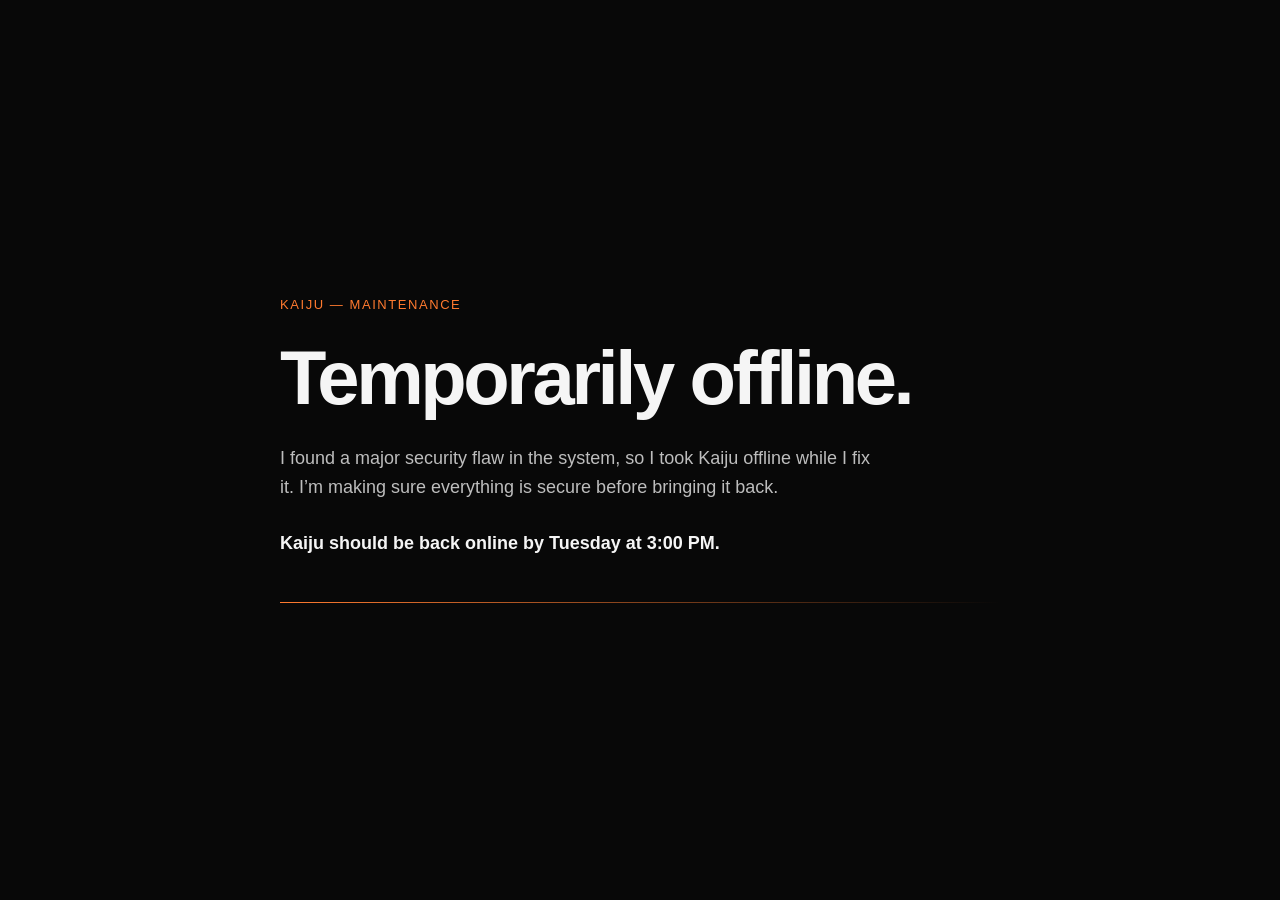
==== index.html @ c8ca2762 "Update offline security maintenance message" ====
<!doctype html>
<html lang="en">
<head>
<meta charset="utf-8">
<meta name="viewport" content="width=device-width,initial-scale=1">
<title>Kaiju — Temporarily Offline</title>
<style>
*{box-sizing:border-box}
body{
  margin:0;
  min-height:100vh;
  display:grid;
  place-items:center;
  padding:24px;
  background:#080808;
  color:#f5f5f5;
  font-family:-apple-system,BlinkMacSystemFont,"SF Pro Display",Inter,sans-serif
}
main{width:min(720px,100%)}
.mark{
  color:#ff7a2f;
  font-size:13px;
  letter-spacing:.12em;
  text-transform:uppercase;
  margin-bottom:28px
}
h1{
  margin:0;
  font-size:clamp(44px,8vw,76px);
  line-height:1;
  letter-spacing:-.045em
}
p{
  max-width:600px;
  margin:28px 0 0;
  font-size:18px;
  line-height:1.6;
  color:#bdbdbd
}
.time{color:#f5f5f5;font-weight:600}
.rule{
  margin-top:44px;
  height:1px;
  background:linear-gradient(90deg,#ff7a2f,transparent)
}
</style>
</head>
<body>
<main>
  <div class="mark">Kaiju — Maintenance</div>
  <h1>Temporarily offline.</h1>
  <p>
    I found a major security flaw in the system, so I took Kaiju offline
    while I fix it. I’m making sure everything is secure before bringing it back.
  </p>
  <p class="time">Kaiju should be back online by Tuesday at 3:00 PM.</p>
  <div class="rule"></div>
</main>
</body>
</html>
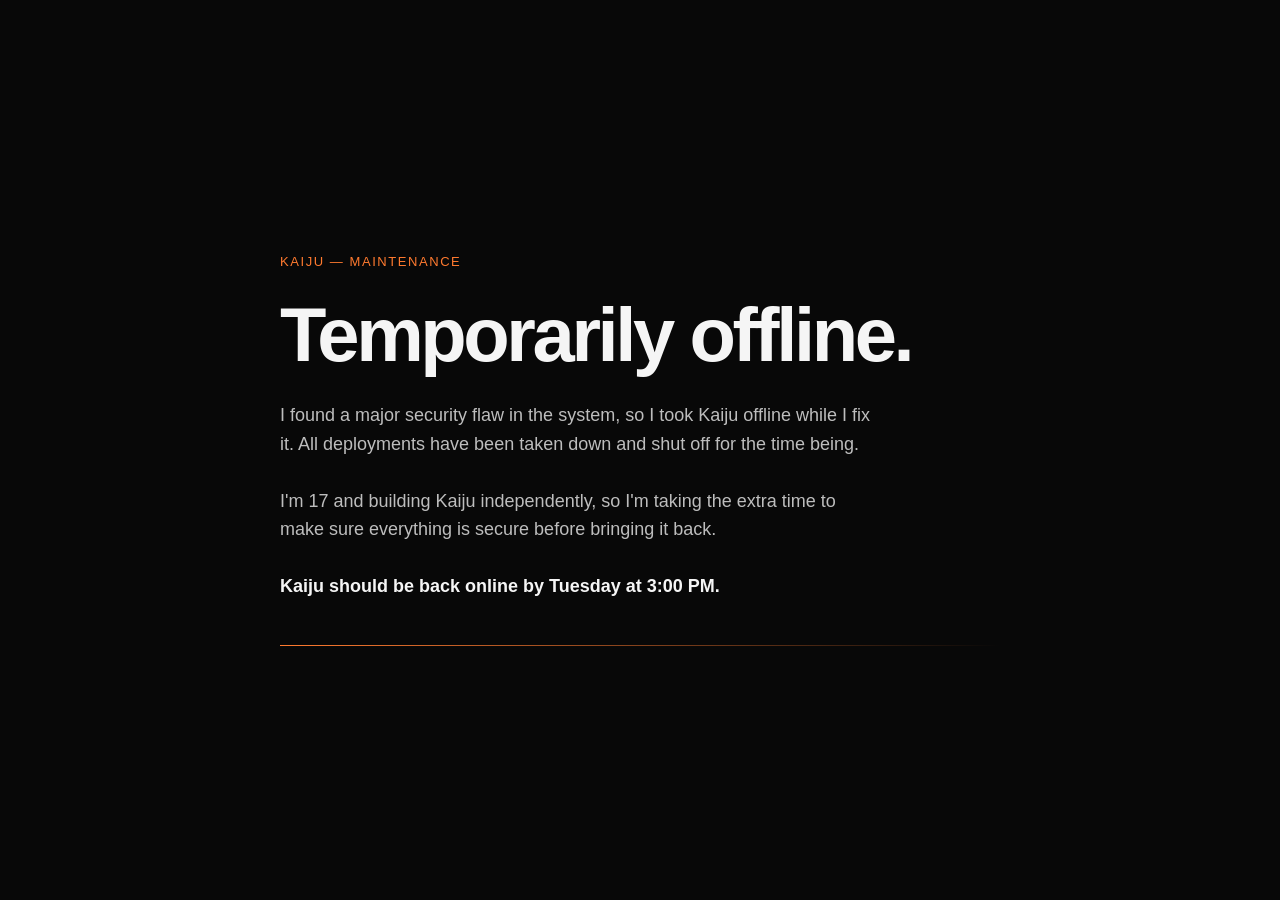
==== commit e81a2825: "Update maintenance message" ====
--- a/index.html
+++ b/index.html
@@ -51,9 +51,16 @@
   <h1>Temporarily offline.</h1>
   <p>
     I found a major security flaw in the system, so I took Kaiju offline
-    while I fix it. I’m making sure everything is secure before bringing it back.
+    while I fix it. All deployments have been taken down and shut off for
+    the time being.
   </p>
-  <p class="time">Kaiju should be back online by Tuesday at 3:00 PM.</p>
+  <p>
+    I'm 17 and building Kaiju independently, so I'm taking the extra time
+    to make sure everything is secure before bringing it back.
+  </p>
+  <p class="time">
+    Kaiju should be back online by Tuesday at 3:00 PM.
+  </p>
   <div class="rule"></div>
 </main>
 </body>
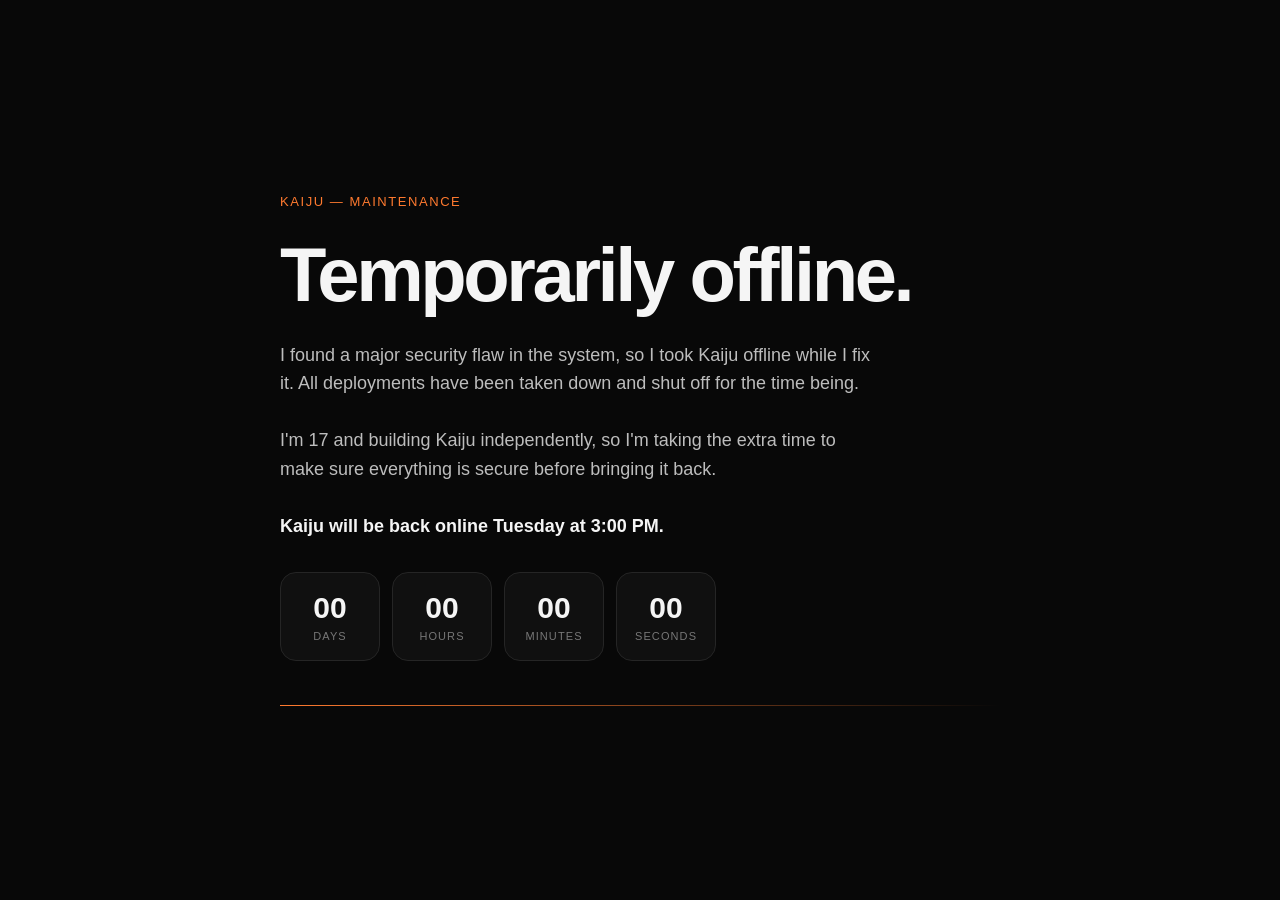
==== commit f5ca686a: "Add Kaiju maintenance countdown" ====
--- a/index.html
+++ b/index.html
@@ -43,6 +43,35 @@
   height:1px;
   background:linear-gradient(90deg,#ff7a2f,transparent)
 }
+.countdown {
+  display: flex;
+  gap: 12px;
+  margin-top: 32px;
+  flex-wrap: wrap;
+}
+
+.countdown div {
+  min-width: 100px;
+  padding: 18px;
+  border: 1px solid #252525;
+  border-radius: 16px;
+  background: #101010;
+  text-align: center;
+}
+
+.countdown strong {
+  display: block;
+  font-size: 30px;
+}
+
+.countdown span {
+  display: block;
+  margin-top: 5px;
+  font-size: 11px;
+  color: #777;
+  text-transform: uppercase;
+  letter-spacing: .1em;
+}
 </style>
 </head>
 <body>
@@ -59,9 +88,40 @@
     to make sure everything is secure before bringing it back.
   </p>
   <p class="time">
-    Kaiju should be back online by Tuesday at 3:00 PM.
+    Kaiju will be back online Tuesday at 3:00 PM.
   </p>
+
+  <div class="countdown">
+    <div><strong id="days">00</strong><span>Days</span></div>
+    <div><strong id="hours">00</strong><span>Hours</span></div>
+    <div><strong id="minutes">00</strong><span>Minutes</span></div>
+    <div><strong id="seconds">00</strong><span>Seconds</span></div>
+  </div>
   <div class="rule"></div>
+
+  <script>
+    const target = new Date("2026-09-01T15:00:00-04:00").getTime();
+
+    function updateCountdown() {
+      const remaining = Math.max(0, target - Date.now());
+      const total = Math.floor(remaining / 1000);
+
+      document.getElementById("days").textContent =
+        String(Math.floor(total / 86400)).padStart(2, "0");
+
+      document.getElementById("hours").textContent =
+        String(Math.floor((total % 86400) / 3600)).padStart(2, "0");
+
+      document.getElementById("minutes").textContent =
+        String(Math.floor((total % 3600) / 60)).padStart(2, "0");
+
+      document.getElementById("seconds").textContent =
+        String(total % 60).padStart(2, "0");
+    }
+
+    updateCountdown();
+    setInterval(updateCountdown, 1000);
+  </script>
 </main>
 </body>
 </html>
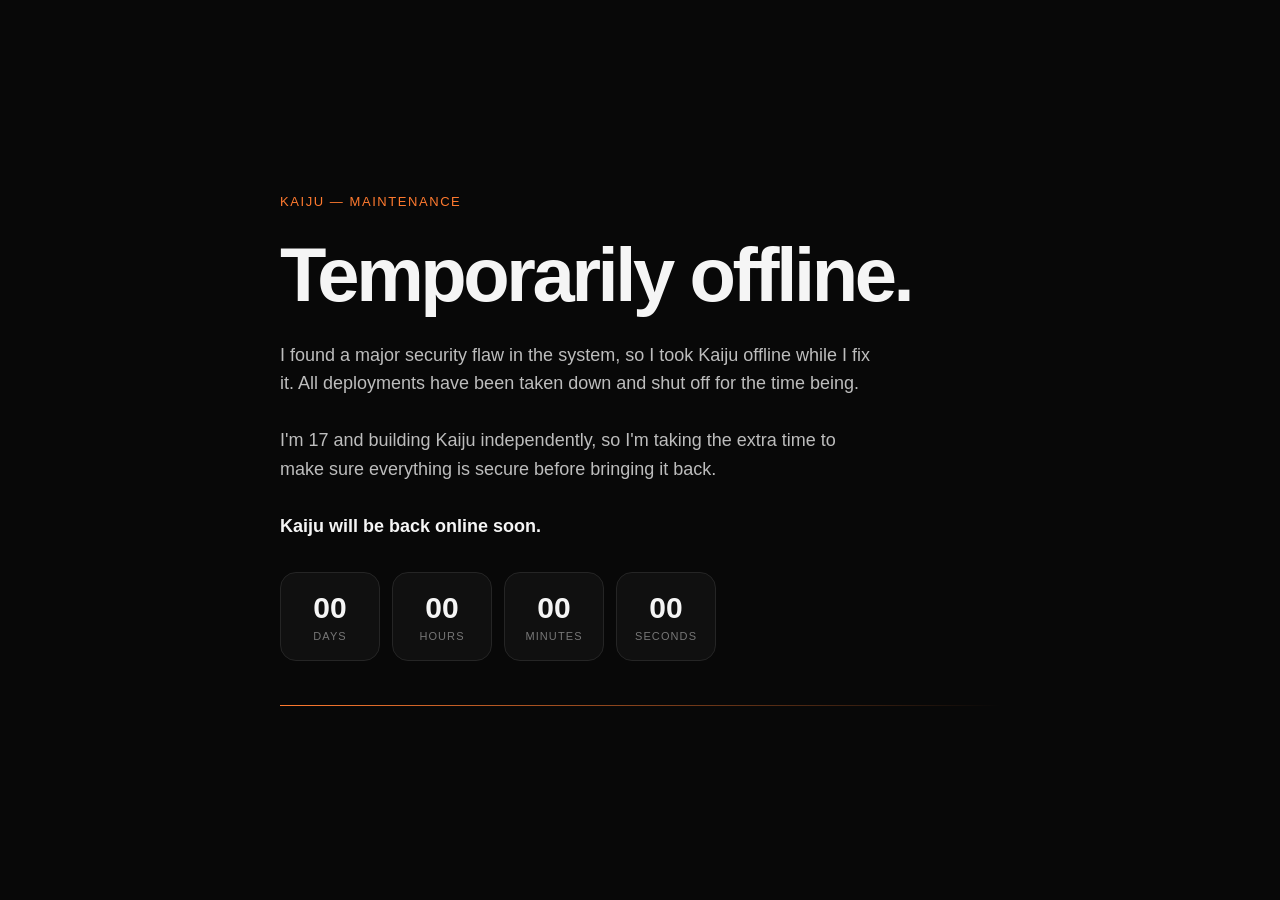
==== commit 6a8e5f22: "Update Kaiju maintenance countdown" ====
--- a/index.html
+++ b/index.html
@@ -88,7 +88,7 @@
     to make sure everything is secure before bringing it back.
   </p>
   <p class="time">
-    Kaiju will be back online Tuesday at 3:00 PM.
+    Kaiju will be back online soon.
   </p>
 
   <div class="countdown">
@@ -100,7 +100,7 @@
   <div class="rule"></div>
 
   <script>
-    const target = new Date("2026-09-01T15:00:00-04:00").getTime();
+    const target = new Date("2026-08-31T00:00:00-04:00").getTime();
 
     function updateCountdown() {
       const remaining = Math.max(0, target - Date.now());
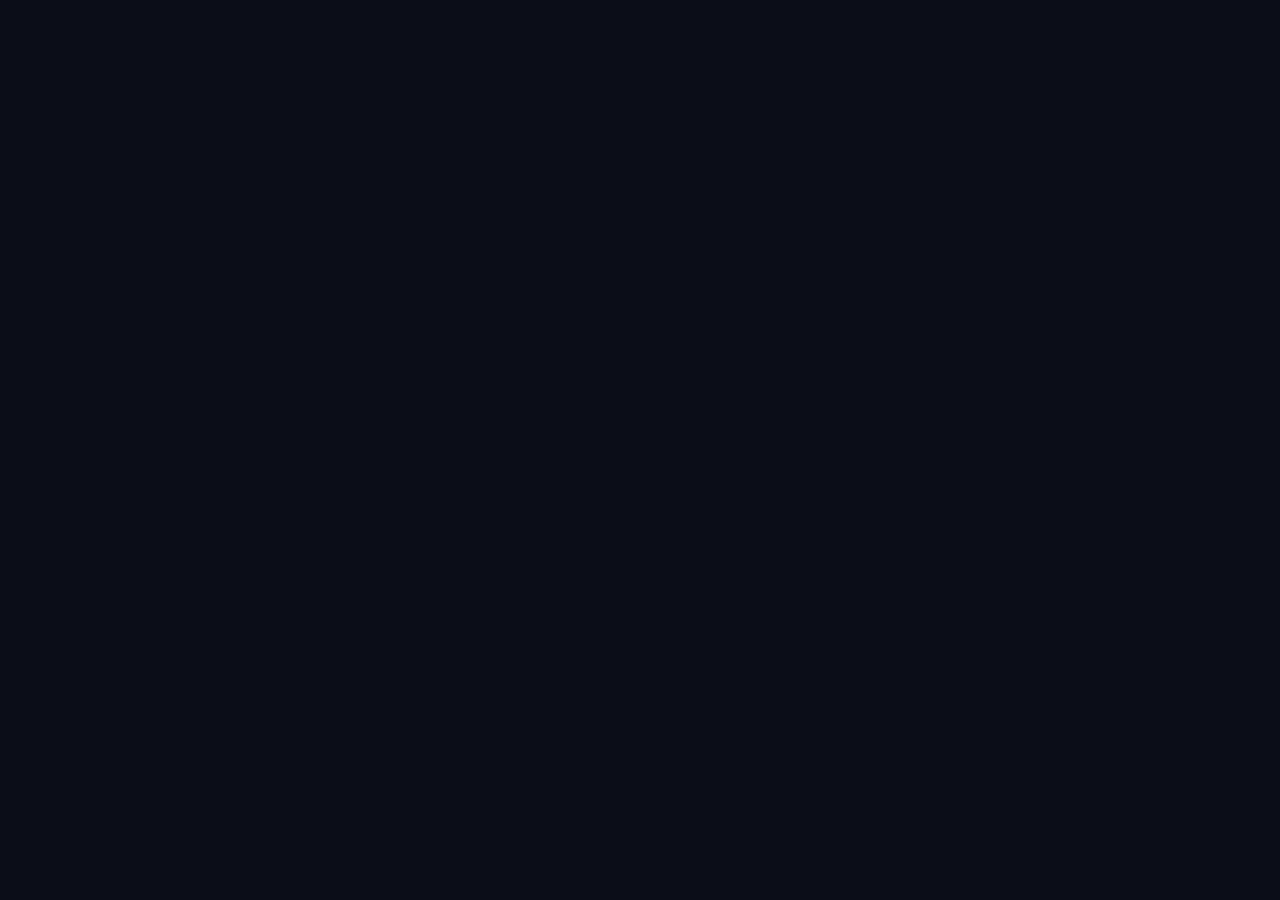
==== commit e0a7d421: "Kaiju is back" ====
--- a/index.html
+++ b/index.html
@@ -1,127 +1,708 @@
-<!doctype html>
-<html lang="en">
+<!DOCTYPE html>
+<html>
 <head>
 <meta charset="utf-8">
-<meta name="viewport" content="width=device-width,initial-scale=1">
-<title>Kaiju — Temporarily Offline</title>
-<style>
-*{box-sizing:border-box}
-body{
-  margin:0;
-  min-height:100vh;
-  display:grid;
-  place-items:center;
-  padding:24px;
-  background:#080808;
-  color:#f5f5f5;
-  font-family:-apple-system,BlinkMacSystemFont,"SF Pro Display",Inter,sans-serif
-}
-main{width:min(720px,100%)}
-.mark{
-  color:#ff7a2f;
-  font-size:13px;
-  letter-spacing:.12em;
-  text-transform:uppercase;
-  margin-bottom:28px
-}
-h1{
-  margin:0;
-  font-size:clamp(44px,8vw,76px);
-  line-height:1;
-  letter-spacing:-.045em
-}
-p{
-  max-width:600px;
-  margin:28px 0 0;
-  font-size:18px;
-  line-height:1.6;
-  color:#bdbdbd
-}
-.time{color:#f5f5f5;font-weight:600}
-.rule{
-  margin-top:44px;
-  height:1px;
-  background:linear-gradient(90deg,#ff7a2f,transparent)
-}
-.countdown {
-  display: flex;
-  gap: 12px;
-  margin-top: 32px;
-  flex-wrap: wrap;
-}
-
-.countdown div {
-  min-width: 100px;
-  padding: 18px;
-  border: 1px solid #252525;
-  border-radius: 16px;
-  background: #101010;
-  text-align: center;
-}
-
-.countdown strong {
-  display: block;
-  font-size: 30px;
-}
-
-.countdown span {
-  display: block;
-  margin-top: 5px;
-  font-size: 11px;
-  color: #777;
-  text-transform: uppercase;
-  letter-spacing: .1em;
-}
-</style>
+<meta name="viewport" content="width=device-width, initial-scale=1">
+<script src="./support.js"></script>
 </head>
 <body>
-<main>
-  <div class="mark">Kaiju — Maintenance</div>
-  <h1>Temporarily offline.</h1>
-  <p>
-    I found a major security flaw in the system, so I took Kaiju offline
-    while I fix it. All deployments have been taken down and shut off for
-    the time being.
-  </p>
-  <p>
-    I'm 17 and building Kaiju independently, so I'm taking the extra time
-    to make sure everything is secure before bringing it back.
-  </p>
-  <p class="time">
-    Kaiju will be back online soon.
-  </p>
-
-  <div class="countdown">
-    <div><strong id="days">00</strong><span>Days</span></div>
-    <div><strong id="hours">00</strong><span>Hours</span></div>
-    <div><strong id="minutes">00</strong><span>Minutes</span></div>
-    <div><strong id="seconds">00</strong><span>Seconds</span></div>
-  </div>
-  <div class="rule"></div>
-
-  <script>
-    const target = new Date("2026-08-31T00:00:00-04:00").getTime();
-
-    function updateCountdown() {
-      const remaining = Math.max(0, target - Date.now());
-      const total = Math.floor(remaining / 1000);
-
-      document.getElementById("days").textContent =
-        String(Math.floor(total / 86400)).padStart(2, "0");
-
-      document.getElementById("hours").textContent =
-        String(Math.floor((total % 86400) / 3600)).padStart(2, "0");
-
-      document.getElementById("minutes").textContent =
-        String(Math.floor((total % 3600) / 60)).padStart(2, "0");
-
-      document.getElementById("seconds").textContent =
-        String(total % 60).padStart(2, "0");
+<x-dc>
+<helmet>
+<meta name="viewport" content="width=device-width, initial-scale=1" />
+<link rel="stylesheet" href="_ds/nocturne-93239c91-0622-464f-a5c5-4ef479a94744/styles.css" />
+<script src="_ds/nocturne-93239c91-0622-464f-a5c5-4ef479a94744/_ds_bundle.js"></script>
+<style>
+:root{
+  --bg:#0B0D18; --bg-2:#101426; --surf:#141930; --surf-2:#1A2140;
+  --ink:#EDEFF7; --ink-72:rgba(237,239,247,.72); --ink-52:rgba(237,239,247,.52); --ink-34:rgba(237,239,247,.55);
+  --line:rgba(237,239,247,.10); --line-2:rgba(237,239,247,.16);
+  --cobalt:#3B6BF5; --cobalt-hi:#5C86FF; --cobalt-dim:rgba(59,107,245,.16);
+  --edge:clamp(20px,5vw,64px);
+}
+html{scroll-behavior:smooth;-webkit-font-smoothing:antialiased;background:var(--bg)}
+body{margin:0;background:var(--bg);color:var(--ink);font-family:var(--font-body);font-size:17px;line-height:1.65;text-wrap:pretty}
+a{color:var(--cobalt-hi);text-decoration:none}
+a:hover{color:#8AA8FF}
+::selection{background:rgba(59,107,245,.32)}
+:focus-visible{outline:2px solid var(--cobalt-hi);outline-offset:2px}
+[data-k="dl"]{transition:transform .22s cubic-bezier(.2,.7,.2,1),background .2s ease,box-shadow .24s ease}
+nav [data-k="dl"]{box-shadow:0 8px 22px -14px rgba(0,0,0,.9)}
+[data-k="dl"]:hover{background:var(--cobalt-hi) !important;transform:translateY(-2px)}
+[data-k="dl"]:active{transform:translateY(0)}
+[data-k="dl"][data-big]:hover{box-shadow:0 20px 46px -14px rgba(92,134,255,.8),0 0 0 1px rgba(146,178,255,.4) !important}
+[data-k="dl"] svg{transition:transform .2s ease}
+[data-k="dl"]:hover svg{transform:translateY(2px)}
+a[style*="border:1px solid var(--line-2)"]{transition:border-color .2s ease,background .2s ease,transform .2s ease}
+a[style*="border:1px solid var(--line-2)"]:hover{border-color:rgba(92,134,255,.55) !important;background:rgba(59,107,245,.09);transform:translateY(-1px)}
+[data-k="step"]{transition:border-top-color .25s ease,transform .25s ease}
+[data-k="step"]:hover{border-top-color:var(--cobalt-hi) !important;transform:translateY(-2px)}
+[data-k="why"] > span:first-child{transition:background .22s ease,box-shadow .22s ease}
+[data-k="why"]:hover > span:first-child{background:rgba(59,107,245,.28);box-shadow:0 0 0 1px rgba(92,134,255,.55)}
+[data-k="faq"]{transition:border-color .22s ease,background .22s ease}
+[data-k="faqrow"]{transition:background .2s ease}
+[data-k="faqrow"]:hover{background:rgba(59,107,245,.055)}
+[data-k="faqrow"]:focus-visible{outline:2px solid var(--cobalt-hi);outline-offset:-3px;border-radius:11px}
+[data-k="qcard"]{transition:transform .22s ease,border-color .22s ease,background .22s ease}
+[data-k="qcard"]:hover{transform:translateY(-2px);border-color:rgba(92,134,255,.5) !important;background:var(--surf) !important}
+[data-k="qcard"]:hover [data-k="qarrow"]{transform:translateX(3px)}
+[data-k="qarrow"]{transition:transform .22s ease}
+[data-nav-links]{display:flex;align-items:center;gap:24px;font-size:14.5px;color:var(--ink-72)}
+[data-nav-links] a:hover{color:var(--ink)}
+[data-k="discord"]:hover{color:#B3C6FF !important}
+footer a{color:var(--ink-72)}
+footer a:hover{color:var(--ink)}
+section[id],header[id]{scroll-margin-top:78px}
+@media (min-width:1001px){#how > div:last-child{grid-template-columns:repeat(4,minmax(0,1fr)) !important}}
+@media (max-width:1000px){#how > div:last-child{grid-template-columns:repeat(2,minmax(0,1fr)) !important}}
+@media (max-width:1120px){[data-nav-links]{gap:20px}[data-nav-links] a[href="#how"]{display:none}}
+@media (max-width:1000px){[data-nav-links]{gap:18px}[data-nav-links] a[href="#pricing"],[data-nav-links] a[href="#faq"]{display:none}}
+@media (max-width:720px){[data-nav-links] a[href="#app"]{display:none}}
+@media (max-width:560px){[data-nav-links] a[href="#features"]{display:none}}
+@media (min-width:1000px){
+  [data-hero]{display:grid;grid-template-columns:minmax(0,1fr) minmax(0,.72fr);column-gap:clamp(32px,5vw,80px);align-items:start}
+  [data-hero] > span{grid-column:1;grid-row:1}
+  [data-hero] > h1{grid-column:1;grid-row:2}
+  [data-hero] > [data-k="pull"]{grid-column:2;grid-row:1 / span 3;align-self:center;margin-top:0 !important}
+  [data-hero] > p:first-of-type{grid-column:1;grid-row:3}
+  [data-hero] > div{grid-column:1;grid-row:4}
+  [data-hero] > p:last-of-type{grid-column:1;grid-row:5}
+}
+@media (max-width:880px){
+  [data-cols="2"]{grid-template-columns:minmax(0,1fr) !important;gap:34px !important}
+  [data-cols="app"]{grid-template-columns:minmax(0,1fr) !important}
+  [data-cols="app"] > aside{border-right:0 !important;border-bottom:1px solid var(--line);min-height:0 !important;flex-direction:row !important;flex-wrap:wrap;align-items:center}
+  [data-cols="app"] > aside > span[style*="uppercase"],[data-cols="app"] > aside > div{display:none !important}
+  [data-cols="editor"]{grid-template-columns:minmax(0,1fr) !important}
+  [data-cols="editor"] > div:first-child{display:flex !important;border-right:0 !important;border-bottom:1px solid var(--line);max-height:none !important;overflow-x:auto !important}
+  [data-cols="editor"] > div:first-child > div{min-width:96px}
+}
+@media (max-width:820px){[data-k="tiles"]{grid-template-columns:repeat(2,minmax(0,1fr)) !important}}
+@media (max-width:560px){[data-k="tiles"]{grid-template-columns:minmax(0,1fr) !important}}
+@media (prefers-reduced-motion:reduce){*{animation-duration:.001ms !important;transition-duration:.001ms !important}}
+</style>
+</helmet>
+
+<div style="overflow-x:clip;background:radial-gradient(1200px 640px at 76% -10%,rgba(126,140,170,.10),transparent 64%),var(--bg)">
+
+<nav style="position:sticky;top:0;z-index:60;background:rgba(11,13,24,.72);backdrop-filter:saturate(160%) blur(16px);border-bottom:1px solid var(--line)">
+  <div style="max-width:1180px;margin:0 auto;padding:0 var(--edge);height:58px;display:flex;align-items:center;gap:26px">
+    <a href="#top" style="display:flex;align-items:center;gap:10px;color:var(--ink)">
+      <span data-k="logo" style="width:28px;height:28px;border-radius:8px;background:linear-gradient(170deg,#2A2E36,#15171C);display:inline-flex;align-items:flex-end;justify-content:center;flex:none;box-shadow:inset 0 1px 0 rgba(255,255,255,.14),0 1px 3px rgba(0,0,0,.6);overflow:hidden">
+        <svg width="22" height="20" viewBox="0 0 26 24" aria-hidden="true" style="display:block"><g fill="#C9CDD4"><path d="M5.6 3.4c.5-.3 1 .1 1.1.7l1.9 12.3c.1.9-.5 1.5-1.4 1.5s-1.5-.7-1.4-1.6L5.1 4.3c0-.4.2-.7.5-.9Z"></path><path d="M13 1.2c.5 0 .9.4 1 1l.8 14.3c0 1-.7 1.7-1.8 1.7s-1.8-.7-1.8-1.7L12 2.2c.1-.6.5-1 1-1Z"></path><path d="M20.4 3.4c.3.2.5.5.5.9l-.7 12c.1.9-.5 1.6-1.4 1.6s-1.5-.6-1.4-1.5L19.3 4.1c.1-.6.6-1 1.1-.7Z"></path><path d="M6.4 16.6h13.2c1.6 0 2.9 1.3 2.9 2.9v2.9c0 .9-.7 1.6-1.6 1.6H5.1c-.9 0-1.6-.7-1.6-1.6v-2.9c0-1.6 1.3-2.9 2.9-2.9Z"></path></g></svg>
+      </span>
+      <span style="font-family:var(--font-heading);font-weight:600;font-size:17.5px;letter-spacing:-.02em">Kaiju</span>
+    </a>
+    <div style="flex:1"></div>
+    <div data-nav-links="1">
+      <a href="#how" style="color:inherit">How it works</a>
+      <a href="#features" style="color:inherit">Features</a>
+      <a href="#app" style="color:inherit">The app</a>
+      <a href="#pricing" style="color:inherit">Pricing</a>
+      <a href="#download" style="color:inherit">Download</a>
+      <a href="#faq" style="color:inherit">FAQ</a>
+      <a data-k="discord" href="https://discord.gg/HVwaRzhcX" target="_blank" rel="noopener" style="color:#8AA8FF;text-shadow:0 0 14px rgba(88,101,242,.75),0 0 4px rgba(138,168,255,.5)">Discord</a>
+    </div>
+    <a data-k="dl" href="https://github.com/TIMXCODE/kaiju-website/raw/main/Kaiju.dmg" style="display:inline-flex;align-items:center;height:34px;padding:0 15px;border-radius:8px;background:var(--cobalt);color:#fff;font-family:var(--font-heading);font-weight:500;font-size:14.5px">Download</a>
+  </div>
+</nav>
+
+<header id="top" data-hero="1" style="max-width:1180px;margin:0 auto;padding:clamp(52px,7vw,96px) var(--edge) 0">
+  <span style="display:inline-flex;align-items:center;gap:9px;padding:5px 13px 5px 9px;border-radius:99px;border:1px solid var(--line-2);background:rgba(59,107,245,.10);font-size:13px;color:var(--ink-72)">
+    <span style="width:7px;height:7px;border-radius:50%;background:#4FD07A"></span>Free while in early access · v1.0.1
+  </span>
+  <h1 style="font-family:var(--font-heading);font-weight:500;font-size:clamp(42px,6.4vw,88px);line-height:1.03;letter-spacing:-.034em;margin:24px 0 0 -.05em;max-width:15ch">
+    Instant replay.<br /><span style="color:var(--cobalt-hi)">Made for Mac.</span>
+  </h1>
+  <blockquote data-k="pull" style="margin:26px 0 0;padding:0 0 0 20px;border-left:2px solid var(--cobalt);max-width:34ch">
+    <p style="font-family:var(--font-heading);font-size:clamp(19px,2.1vw,26px);line-height:1.4;letter-spacing:-.02em;color:var(--ink);margin:0">“Everything the expensive clipping apps do — under $5, and free while it's in early access.”</p>
+  </blockquote>
+  <p style="font-size:19px;line-height:1.6;color:var(--ink-72);max-width:54ch;margin:18px 0 0">Kaiju is a native macOS app that records your gameplay continuously in the background. One keystroke saves what just happened — the last thirty seconds, or the last thirty minutes — then trim it, compress it to a size that will actually upload, and share it. All in one window.</p>
+  <div style="display:flex;flex-wrap:wrap;gap:12px;align-items:center;margin-top:30px">
+    <a data-k="dl" data-big="1" href="https://github.com/TIMXCODE/kaiju-website/raw/main/Kaiju.dmg" style="display:inline-flex;align-items:center;gap:11px;height:50px;padding:0 24px;border-radius:11px;background:var(--cobalt);color:#fff;font-family:var(--font-heading);font-weight:500;font-size:16.5px;letter-spacing:-.01em;box-shadow:0 14px 32px -14px rgba(59,107,245,.95);transition:transform .18s ease,background .18s ease">
+      <svg width="17" height="17" viewBox="0 0 256 256" fill="currentColor" aria-hidden="true"><path d="M216 144v64a8 8 0 0 1-8 8H48a8 8 0 0 1-8-8v-64a8 8 0 0 1 16 0v56h144v-56a8 8 0 0 1 16 0ZM90.34 117.66 120 147.31V40a8 8 0 0 1 16 0v107.31l29.66-29.65a8 8 0 0 1 11.31 11.31l-43.31 43.31a8 8 0 0 1-11.32 0l-43.31-43.31a8 8 0 0 1 11.31-11.31Z"></path></svg>Download Kaiju
+    </a>
+    <a href="https://github.com/TIMXCODE/kaiju-website" target="_blank" rel="noopener" style="display:inline-flex;align-items:center;height:50px;padding:0 22px;border-radius:11px;border:1px solid var(--line-2);color:var(--ink);font-family:var(--font-heading);font-weight:500;font-size:16.5px;transition:border-color .18s ease,background .18s ease">View on GitHub</a>
+  </div>
+  <p style="margin:16px 0 0;font-size:13.5px;color:var(--ink-34)">Kaiju.dmg · 3.8 MB · macOS 15+ · Apple Silicon · No account needed</p>
+</header>
+
+<section id="app" data-reveal="1" style="max-width:1180px;margin:clamp(56px,7vw,96px) auto 0;padding:0 var(--edge)">
+  <span style="display:block;font-size:12.5px;letter-spacing:.13em;text-transform:uppercase;color:var(--cobalt-hi);margin-bottom:18px">The app</span>
+  <div style="display:flex;flex-wrap:wrap;align-items:flex-end;justify-content:space-between;gap:18px">
+    <h2 style="font-family:var(--font-heading);font-weight:500;font-size:clamp(30px,3.8vw,50px);line-height:1.07;letter-spacing:-.028em;margin:0 0 0 -.04em;max-width:20ch">One window. Library, editor, export.</h2>
+    <p style="margin:0;font-size:16px;color:var(--ink-52);max-width:32ch">Kaiju opens on your clips. Everything else is one click from there — no projects, no import step.</p>
+  </div>
+  <div style="display:grid;grid-template-columns:repeat(auto-fit,minmax(250px,1fr));gap:clamp(20px,3vw,44px);margin-top:38px">
+    <div style="border-top:1px solid var(--line-2);padding-top:18px">
+      <div style="font-family:var(--font-heading);font-size:19px;letter-spacing:-.02em">Library</div>
+      <ul style="list-style:none;margin:14px 0 0;padding:0;display:grid;gap:9px;font-size:15px;color:var(--ink-52)">
+        <li style="display:flex;gap:10px"><span style="color:var(--cobalt-hi)">—</span><span>Every clip, newest first</span></li>
+        <li style="display:flex;gap:10px"><span style="color:var(--cobalt-hi)">—</span><span>Search, favourites and per-game grouping</span></li>
+        <li style="display:flex;gap:10px"><span style="color:var(--cobalt-hi)">—</span><span>Reveal any clip in Finder</span></li>
+      </ul>
+    </div>
+    <div style="border-top:1px solid var(--line-2);padding-top:18px">
+      <div style="font-family:var(--font-heading);font-size:19px;letter-spacing:-.02em">Editor</div>
+      <ul style="list-style:none;margin:14px 0 0;padding:0;display:grid;gap:9px;font-size:15px;color:var(--ink-52)">
+        <li style="display:flex;gap:10px"><span style="color:var(--cobalt-hi)">—</span><span>Frame-accurate trim with keyboard nudging</span></li>
+        <li style="display:flex;gap:10px"><span style="color:var(--cobalt-hi)">—</span><span>Rename, favourite and tag in place</span></li>
+        <li style="display:flex;gap:10px"><span style="color:var(--cobalt-hi)">—</span><span>Nothing renders in the background</span></li>
+      </ul>
+    </div>
+    <div style="border-top:1px solid var(--line-2);padding-top:18px">
+      <div style="font-family:var(--font-heading);font-size:19px;letter-spacing:-.02em">Export</div>
+      <ul style="list-style:none;margin:14px 0 0;padding:0;display:grid;gap:9px;font-size:15px;color:var(--ink-52)">
+        <li style="display:flex;gap:10px"><span style="color:var(--cobalt-hi)">—</span><span>Pick a target size or a destination</span></li>
+        <li style="display:flex;gap:10px"><span style="color:var(--cobalt-hi)">—</span><span>HEVC or H.264 on the media engine</span></li>
+        <li style="display:flex;gap:10px"><span style="color:var(--cobalt-hi)">—</span><span>Files land just under the limit</span></li>
+      </ul>
+    </div>
+  </div>
+</section>
+
+<section data-reveal="1" style="max-width:1180px;margin:clamp(64px,8vw,112px) auto 0;padding:0 var(--edge)">
+  <div style="display:grid;grid-template-columns:repeat(auto-fit,minmax(190px,1fr));gap:1px;background:var(--line);border:1px solid var(--line);border-radius:14px;overflow:hidden">
+    <div style="background:var(--bg-2);padding:22px 20px">
+      <div style="font-family:var(--font-heading);font-size:clamp(24px,2.6vw,32px);letter-spacing:-.025em;color:var(--cobalt-hi)">120 fps</div>
+      <div style="font-size:14px;color:var(--ink-52);margin-top:4px">Recorded at up to 4K with the hardware media engine.</div>
+    </div>
+    <div style="background:var(--bg-2);padding:22px 20px">
+      <div style="font-family:var(--font-heading);font-size:clamp(24px,2.6vw,32px);letter-spacing:-.025em;color:var(--cobalt-hi)">~2%</div>
+      <div style="font-size:14px;color:var(--ink-52);margin-top:4px">CPU while the replay buffer runs in the background.</div>
+    </div>
+    <div style="background:var(--bg-2);padding:22px 20px">
+      <div style="font-family:var(--font-heading);font-size:clamp(24px,2.6vw,32px);letter-spacing:-.025em;color:var(--cobalt-hi)">3.8 MB</div>
+      <div style="font-size:14px;color:var(--ink-52);margin-top:4px">The whole app. Native Swift, no bundled runtime.</div>
+    </div>
+    <div style="background:var(--bg-2);padding:22px 20px">
+      <div style="font-family:var(--font-heading);font-size:clamp(24px,2.6vw,32px);letter-spacing:-.025em;color:var(--cobalt-hi)">1 key</div>
+      <div style="font-size:14px;color:var(--ink-52);margin-top:4px">From "that was good" to a saved clip on disk.</div>
+    </div>
+  </div>
+</section>
+
+<section id="how" data-reveal="1" style="max-width:1180px;margin:clamp(72px,9vw,124px) auto 0;padding:0 var(--edge)">
+  <span style="display:block;font-size:12.5px;letter-spacing:.13em;text-transform:uppercase;color:var(--cobalt-hi);margin-bottom:18px">How it works</span>
+  <div style="display:flex;flex-wrap:wrap;align-items:flex-end;justify-content:space-between;gap:18px">
+    <h2 style="font-family:var(--font-heading);font-weight:500;font-size:clamp(30px,3.8vw,50px);line-height:1.07;letter-spacing:-.028em;margin:0 0 0 -.04em;max-width:20ch">Four steps. The first one is just playing.</h2>
+    <p style="margin:0;font-size:16px;color:var(--ink-52);max-width:32ch">Kaiju arms itself when a game launches, so there is nothing to start and nothing to remember.</p>
+  </div>
+  <div style="display:grid;grid-template-columns:repeat(auto-fit,minmax(210px,1fr));gap:clamp(18px,2.4vw,32px);margin-top:36px">
+    <div data-k="step" style="border-top:1px solid var(--line-2);padding-top:17px">
+      <div style="display:flex;align-items:center;gap:10px">
+        <span style="font-family:var(--font-heading);font-size:13px;letter-spacing:.14em;color:var(--cobalt-hi);font-variant-numeric:tabular-nums">01</span>
+        
+      </div>
+      <div style="font-family:var(--font-heading);font-size:20px;letter-spacing:-.02em;margin-top:13px">Play</div>
+      <p style="margin:8px 0 0;font-size:15px;color:var(--ink-52);max-width:26ch">Kaiju continuously keeps your recent gameplay.</p>
+    </div>
+    <div data-k="step" style="border-top:1px solid var(--line-2);padding-top:17px">
+      <div style="display:flex;align-items:center;gap:10px">
+        <span style="font-family:var(--font-heading);font-size:13px;letter-spacing:.14em;color:var(--cobalt-hi);font-variant-numeric:tabular-nums">02</span>
+        <span style="min-width:32px;height:24px;padding:0 8px;border-radius:6px;background:var(--surf-2);border:1px solid var(--line-2);display:inline-flex;align-items:center;justify-content:center;font-family:var(--font-heading);font-size:11.5px;color:var(--ink-72)">⌘⌥C</span>
+      </div>
+      <div style="font-family:var(--font-heading);font-size:20px;letter-spacing:-.02em;margin-top:13px">Press one key</div>
+      <p style="margin:8px 0 0;font-size:15px;color:var(--ink-52);max-width:26ch">Save the moment you just played.</p>
+    </div>
+    <div data-k="step" style="border-top:1px solid var(--line-2);padding-top:17px">
+      <div style="display:flex;align-items:center;gap:10px">
+        <span style="font-family:var(--font-heading);font-size:13px;letter-spacing:.14em;color:var(--cobalt-hi);font-variant-numeric:tabular-nums">03</span>
+        
+      </div>
+      <div style="font-family:var(--font-heading);font-size:20px;letter-spacing:-.02em;margin-top:13px">Edit</div>
+      <p style="margin:8px 0 0;font-size:15px;color:var(--ink-52);max-width:26ch">Trim, compress, and export.</p>
+    </div>
+    <div data-k="step" style="border-top:1px solid var(--line-2);padding-top:17px">
+      <div style="display:flex;align-items:center;gap:10px">
+        <span style="font-family:var(--font-heading);font-size:13px;letter-spacing:.14em;color:var(--cobalt-hi);font-variant-numeric:tabular-nums">04</span>
+        
+      </div>
+      <div style="font-family:var(--font-heading);font-size:20px;letter-spacing:-.02em;margin-top:13px">Share</div>
+      <p style="margin:8px 0 0;font-size:15px;color:var(--ink-52);max-width:26ch">Your clip is ready.</p>
+    </div>
+  </div>
+</section>
+
+<section id="why" data-reveal="1" style="max-width:1180px;margin:clamp(72px,9vw,124px) auto 0;padding:0 var(--edge)">
+  <div data-cols="2" style="display:grid;grid-template-columns:minmax(0,.8fr) minmax(0,1.5fr);gap:clamp(28px,5vw,72px)">
+    <div>
+      <span style="display:block;font-size:12.5px;letter-spacing:.13em;text-transform:uppercase;color:var(--cobalt-hi);margin-bottom:18px">Why Kaiju?</span>
+      <h2 style="font-family:var(--font-heading);font-weight:500;font-size:clamp(30px,3.8vw,50px);line-height:1.06;letter-spacing:-.028em;margin:0 0 0 -.04em;max-width:16ch">Small app. Serious capture.</h2>
+      <p style="font-size:17px;color:var(--ink-72);max-width:38ch;margin:20px 0 0">Everything the expensive clipping apps do, in 3.8 MB of native Swift — and nothing you have to configure before your next match.</p>
+    </div>
+    <div style="display:grid;grid-template-columns:repeat(auto-fit,minmax(236px,1fr));gap:20px clamp(20px,3vw,40px);align-content:start">
+      <div data-k="why" style="display:flex;gap:12px;align-items:flex-start">
+        <span style="flex:none;width:22px;height:22px;margin-top:2px;border-radius:50%;background:var(--cobalt-dim);box-shadow:0 0 0 1px rgba(92,134,255,.32);color:var(--cobalt-hi);display:inline-flex;align-items:center;justify-content:center;font-size:11.5px">✓</span>
+        <span style="min-width:0"><span style="display:block;font-family:var(--font-heading);font-size:16px;letter-spacing:-.015em">Instant replay</span><span style="display:block;font-size:14px;color:var(--ink-52);margin-top:2px">The moment is recorded before you decide to keep it.</span></span>
+      </div>
+      <div data-k="why" style="display:flex;gap:12px;align-items:flex-start">
+        <span style="flex:none;width:22px;height:22px;margin-top:2px;border-radius:50%;background:var(--cobalt-dim);box-shadow:0 0 0 1px rgba(92,134,255,.32);color:var(--cobalt-hi);display:inline-flex;align-items:center;justify-content:center;font-size:11.5px">✓</span>
+        <span style="min-width:0"><span style="display:block;font-family:var(--font-heading);font-size:16px;letter-spacing:-.015em">Save the last 30 minutes</span><span style="display:block;font-size:14px;color:var(--ink-52);margin-top:2px">The rolling buffer runs as long as you set it.</span></span>
+      </div>
+      <div data-k="why" style="display:flex;gap:12px;align-items:flex-start">
+        <span style="flex:none;width:22px;height:22px;margin-top:2px;border-radius:50%;background:var(--cobalt-dim);box-shadow:0 0 0 1px rgba(92,134,255,.32);color:var(--cobalt-hi);display:inline-flex;align-items:center;justify-content:center;font-size:11.5px">✓</span>
+        <span style="min-width:0"><span style="display:block;font-family:var(--font-heading);font-size:16px;letter-spacing:-.015em">Fast exports</span><span style="display:block;font-size:14px;color:var(--ink-52);margin-top:2px">Hardware-encoded on the media engine, not the CPU.</span></span>
+      </div>
+      <div data-k="why" style="display:flex;gap:12px;align-items:flex-start">
+        <span style="flex:none;width:22px;height:22px;margin-top:2px;border-radius:50%;background:var(--cobalt-dim);box-shadow:0 0 0 1px rgba(92,134,255,.32);color:var(--cobalt-hi);display:inline-flex;align-items:center;justify-content:center;font-size:11.5px">✓</span>
+        <span style="min-width:0"><span style="display:block;font-family:var(--font-heading);font-size:16px;letter-spacing:-.015em">Native macOS app</span><span style="display:block;font-size:14px;color:var(--ink-52);margin-top:2px">Swift and ScreenCaptureKit. No Electron shell.</span></span>
+      </div>
+      <div data-k="why" style="display:flex;gap:12px;align-items:flex-start">
+        <span style="flex:none;width:22px;height:22px;margin-top:2px;border-radius:50%;background:var(--cobalt-dim);box-shadow:0 0 0 1px rgba(92,134,255,.32);color:var(--cobalt-hi);display:inline-flex;align-items:center;justify-content:center;font-size:11.5px">✓</span>
+        <span style="min-width:0"><span style="display:block;font-family:var(--font-heading);font-size:16px;letter-spacing:-.015em">Apple Silicon support</span><span style="display:block;font-size:14px;color:var(--ink-52);margin-top:2px">Built for M-series Macs from the first line.</span></span>
+      </div>
+      <div data-k="why" style="display:flex;gap:12px;align-items:flex-start">
+        <span style="flex:none;width:22px;height:22px;margin-top:2px;border-radius:50%;background:var(--cobalt-dim);box-shadow:0 0 0 1px rgba(92,134,255,.32);color:var(--cobalt-hi);display:inline-flex;align-items:center;justify-content:center;font-size:11.5px">✓</span>
+        <span style="min-width:0"><span style="display:block;font-family:var(--font-heading);font-size:16px;letter-spacing:-.015em">Lightweight</span><span style="display:block;font-size:14px;color:var(--ink-52);margin-top:2px">3.8 MB, no bundled runtime, ~2% CPU while armed.</span></span>
+      </div>
+      <div data-k="why" style="display:flex;gap:12px;align-items:flex-start">
+        <span style="flex:none;width:22px;height:22px;margin-top:2px;border-radius:50%;background:var(--cobalt-dim);box-shadow:0 0 0 1px rgba(92,134,255,.32);color:var(--cobalt-hi);display:inline-flex;align-items:center;justify-content:center;font-size:11.5px">✓</span>
+        <span style="min-width:0"><span style="display:block;font-family:var(--font-heading);font-size:16px;letter-spacing:-.015em">Simple setup</span><span style="display:block;font-size:14px;color:var(--ink-52);margin-top:2px">Install, grant one permission, start playing.</span></span>
+      </div>
+      <div data-k="why" style="display:flex;gap:12px;align-items:flex-start">
+        <span style="flex:none;width:22px;height:22px;margin-top:2px;border-radius:50%;background:var(--cobalt-dim);box-shadow:0 0 0 1px rgba(92,134,255,.32);color:var(--cobalt-hi);display:inline-flex;align-items:center;justify-content:center;font-size:11.5px">✓</span>
+        <span style="min-width:0"><span style="display:block;font-family:var(--font-heading);font-size:16px;letter-spacing:-.015em">Built for gamers</span><span style="display:block;font-size:14px;color:var(--ink-52);margin-top:2px">Global hotkeys that work in fullscreen games.</span></span>
+      </div>
+    </div>
+  </div>
+</section>
+
+<section id="features" data-reveal="1" style="max-width:1180px;margin:clamp(72px,9vw,124px) auto 0;padding:0 var(--edge)">
+  <div data-cols="2" style="display:grid;grid-template-columns:minmax(0,1fr) minmax(0,1.1fr);gap:clamp(28px,5vw,72px);align-items:center">
+    <div>
+      <span style="display:block;font-size:12.5px;letter-spacing:.13em;text-transform:uppercase;color:var(--cobalt-hi);margin-bottom:18px">Replay buffer</span>
+      <h2 style="font-family:var(--font-heading);font-weight:500;font-size:clamp(32px,4.2vw,56px);line-height:1.06;letter-spacing:-.03em;margin:0 0 0 -.04em;max-width:18ch">The last half hour is always already saved.</h2>
+      <p style="font-size:17.5px;color:var(--ink-72);max-width:46ch;margin:20px 0 0">Kaiju keeps a rolling buffer of up to thirty minutes while you play. Press the hotkey and it writes the moment you just missed — no recording to remember to start, no lost round.</p>
+      <div style="display:flex;flex-wrap:wrap;gap:10px;margin-top:24px">
+        <span style="padding:6px 12px;border-radius:99px;border:1px solid var(--line-2);font-size:13.5px;color:var(--ink-72)">30s to 30 min buffer</span>
+        <span style="padding:6px 12px;border-radius:99px;border:1px solid var(--line-2);font-size:13.5px;color:var(--ink-72)">Game detection</span>
+        <span style="padding:6px 12px;border-radius:99px;border:1px solid var(--line-2);font-size:13.5px;color:var(--ink-72)">Auto-arm on launch</span>
+      </div>
+    </div>
+    <div style="border-radius:14px;border:1px solid var(--line-2);background:var(--bg-2);overflow:hidden;box-shadow:0 40px 90px -46px #000">
+      <div style="display:grid;gap:1px;background:var(--line)">
+        <div style="display:flex;flex-wrap:wrap;gap:6px 18px;justify-content:space-between;padding:15px 18px;background:var(--bg-2);font-size:15px"><span style="color:var(--ink-52)">Buffer length</span><span style="font-variant-numeric:tabular-nums;text-align:right">15 seconds – 30 minutes</span></div>
+        <div style="display:flex;flex-wrap:wrap;gap:6px 18px;justify-content:space-between;padding:15px 18px;background:var(--bg-2);font-size:15px"><span style="color:var(--ink-52)">Save hotkey</span><span style="font-variant-numeric:tabular-nums;text-align:right">⌘⌥C, remappable</span></div>
+        <div style="display:flex;flex-wrap:wrap;gap:6px 18px;justify-content:space-between;padding:15px 18px;background:var(--bg-2);font-size:15px"><span style="color:var(--ink-52)">Arming</span><span style="font-variant-numeric:tabular-nums;text-align:right">Automatic on game launch</span></div>
+        <div style="display:flex;flex-wrap:wrap;gap:6px 18px;justify-content:space-between;padding:15px 18px;background:var(--bg-2);font-size:15px"><span style="color:var(--ink-52)">CPU while armed</span><span style="font-variant-numeric:tabular-nums;text-align:right">~2%</span></div>
+        <div style="display:flex;flex-wrap:wrap;gap:6px 18px;justify-content:space-between;padding:15px 18px;background:var(--bg-2);font-size:15px"><span style="color:var(--ink-52)">Capture</span><span style="font-variant-numeric:tabular-nums;text-align:right">Up to 4K, 120 fps</span></div>
+      </div>
+    </div>
+  </div>
+</section>
+
+<section data-reveal="1" style="max-width:1180px;margin:clamp(72px,9vw,124px) auto 0;padding:0 var(--edge)">
+  <div data-cols="2" style="display:grid;grid-template-columns:minmax(0,1.1fr) minmax(0,1fr);gap:clamp(28px,5vw,72px);align-items:center">
+    <div style="order:2;min-width:0">
+      <span style="display:block;font-size:12.5px;letter-spacing:.13em;text-transform:uppercase;color:var(--cobalt-hi);margin-bottom:18px">Editing</span>
+      <h2 style="font-family:var(--font-heading);font-weight:500;font-size:clamp(32px,4.2vw,56px);line-height:1.06;letter-spacing:-.03em;margin:0 0 0 -.04em;max-width:17ch">Every clip you own, one trim away from done.</h2>
+      <p style="font-size:17.5px;color:var(--ink-72);max-width:46ch;margin:20px 0 0">The editor opens on your whole library — not just the newest clip. Pick anything, drag the handles, export. Nothing renders in the background, nothing to learn.</p>
+      <ul style="list-style:none;margin:22px 0 0;padding:0;display:grid;gap:10px;font-size:15.5px;color:var(--ink-72)">
+        <li style="display:flex;gap:11px"><span style="color:var(--cobalt-hi)">—</span>Frame-accurate trim with keyboard nudging</li>
+        <li style="display:flex;gap:11px"><span style="color:var(--cobalt-hi)">—</span>Rename, favourite and tag from the same view</li>
+        <li style="display:flex;gap:11px"><span style="color:var(--cobalt-hi)">—</span>Close or step back at any point without losing the edit</li>
+      </ul>
+    </div>
+    <div style="order:1;border-radius:14px;border:1px solid var(--line-2);background:var(--bg-2);overflow:hidden;box-shadow:0 40px 90px -46px #000">
+      <div style="display:grid;gap:1px;background:var(--line)">
+        <div style="display:flex;flex-wrap:wrap;gap:6px 18px;justify-content:space-between;padding:15px 18px;background:var(--bg-2);font-size:15px"><span style="color:var(--ink-52)">Trim</span><span style="font-variant-numeric:tabular-nums;text-align:right">Frame-accurate, keyboard nudging</span></div>
+        <div style="display:flex;flex-wrap:wrap;gap:6px 18px;justify-content:space-between;padding:15px 18px;background:var(--bg-2);font-size:15px"><span style="color:var(--ink-52)">Scope</span><span style="font-variant-numeric:tabular-nums;text-align:right">Your whole library, not just the newest clip</span></div>
+        <div style="display:flex;flex-wrap:wrap;gap:6px 18px;justify-content:space-between;padding:15px 18px;background:var(--bg-2);font-size:15px"><span style="color:var(--ink-52)">Edits</span><span style="font-variant-numeric:tabular-nums;text-align:right">Non-destructive — close any time</span></div>
+        <div style="display:flex;flex-wrap:wrap;gap:6px 18px;justify-content:space-between;padding:15px 18px;background:var(--bg-2);font-size:15px"><span style="color:var(--ink-52)">In place</span><span style="font-variant-numeric:tabular-nums;text-align:right">Rename, favourite, tag</span></div>
+        <div style="display:flex;flex-wrap:wrap;gap:6px 18px;justify-content:space-between;padding:15px 18px;background:var(--bg-2);font-size:15px"><span style="color:var(--ink-52)">Output</span><span style="font-variant-numeric:tabular-nums;text-align:right">Straight to export</span></div>
+      </div>
+    </div>
+  </div>
+</section>
+
+<section data-reveal="1" style="max-width:1180px;margin:clamp(72px,9vw,124px) auto 0;padding:0 var(--edge)">
+  <div data-cols="2" style="display:grid;grid-template-columns:minmax(0,1fr) minmax(0,1fr);gap:clamp(28px,5vw,72px);align-items:center">
+    <div>
+      <span style="display:block;font-size:12.5px;letter-spacing:.13em;text-transform:uppercase;color:var(--cobalt-hi);margin-bottom:18px">Smart export</span>
+      <h2 style="font-family:var(--font-heading);font-weight:500;font-size:clamp(32px,4.2vw,56px);line-height:1.06;letter-spacing:-.03em;margin:0 0 0 -.04em;max-width:17ch">Name a file size. Kaiju hits it.</h2>
+      <p style="font-size:17.5px;color:var(--ink-72);max-width:46ch;margin:20px 0 0">Pick a target — or a destination — and Kaiju works out the settings. No bitrate tables, no codec menus, no clip that lands a megabyte over the upload limit.</p>
+      <div style="display:flex;align-items:center;gap:clamp(14px,3vw,30px);margin-top:28px;font-variant-numeric:tabular-nums">
+        <div>
+          <div style="font-size:11.5px;letter-spacing:.1em;text-transform:uppercase;color:var(--ink-34);margin-bottom:5px">Original</div>
+          <div style="font-family:var(--font-heading);font-size:clamp(26px,3vw,38px);letter-spacing:-.03em;color:var(--ink-34);text-decoration:line-through">183 MB</div>
+        </div>
+        <span style="font-size:24px;color:var(--cobalt-hi)">→</span>
+        <div>
+          <div style="font-size:11.5px;letter-spacing:.1em;text-transform:uppercase;color:var(--cobalt-hi);margin-bottom:5px">Exported</div>
+          <div data-k="bigmb" style="font-family:var(--font-heading);font-size:clamp(38px,5vw,66px);line-height:1;letter-spacing:-.035em;color:var(--cobalt-hi)">25 MB</div>
+        </div>
+      </div>
+    </div>
+    <div style="border-radius:14px;border:1px solid var(--line-2);background:var(--bg-2);overflow:hidden;box-shadow:0 40px 90px -46px #000">
+      <div style="display:grid;gap:1px;background:var(--line)">
+        <div style="display:flex;flex-wrap:wrap;gap:6px 18px;justify-content:space-between;padding:15px 18px;background:var(--bg-2);font-size:15px"><span style="color:var(--ink-52)">Target size</span><span style="font-variant-numeric:tabular-nums;text-align:right">Any value you type</span></div>
+        <div style="display:flex;flex-wrap:wrap;gap:6px 18px;justify-content:space-between;padding:15px 18px;background:var(--bg-2);font-size:15px"><span style="color:var(--ink-52)">Presets</span><span style="font-variant-numeric:tabular-nums;text-align:right">25 MB · 12 MB · 4K · original</span></div>
+        <div style="display:flex;flex-wrap:wrap;gap:6px 18px;justify-content:space-between;padding:15px 18px;background:var(--bg-2);font-size:15px"><span style="color:var(--ink-52)">Codec</span><span style="font-variant-numeric:tabular-nums;text-align:right">HEVC or H.264, hardware encoded</span></div>
+        <div style="display:flex;flex-wrap:wrap;gap:6px 18px;justify-content:space-between;padding:15px 18px;background:var(--bg-2);font-size:15px"><span style="color:var(--ink-52)">Result</span><span style="font-variant-numeric:tabular-nums;text-align:right">Lands just under the target</span></div>
+        <div style="display:flex;flex-wrap:wrap;gap:6px 18px;justify-content:space-between;padding:15px 18px;background:var(--bg-2);font-size:15px"><span style="color:var(--ink-52)">Audio</span><span style="font-variant-numeric:tabular-nums;text-align:right">Independent game and mic levels</span></div>
+      </div>
+    </div>
+  </div>
+</section>
+
+<section data-reveal="1" style="max-width:1180px;margin:clamp(72px,9vw,124px) auto 0;padding:0 var(--edge)">
+  <span style="display:block;font-size:12.5px;letter-spacing:.13em;text-transform:uppercase;color:var(--cobalt-hi);margin-bottom:18px">Fullscreen</span>
+  <div data-cols="2" style="display:grid;grid-template-columns:minmax(0,1.1fr) minmax(0,1fr);gap:clamp(24px,5vw,72px);align-items:start">
+    <h2 style="font-family:var(--font-heading);font-weight:500;font-size:clamp(30px,3.8vw,50px);line-height:1.07;letter-spacing:-.028em;margin:0 0 0 -.04em;max-width:22ch">The video goes fullscreen. The app stays where you left it.</h2>
+    <div>
+      <p style="margin:0;font-size:17px;color:var(--ink-72);max-width:44ch">Exit and every panel, size and scroll position is exactly as it was. A small prompt stays on hand in case you want to jump straight into the editor.</p>
+      <div style="display:flex;flex-wrap:wrap;gap:10px;margin-top:22px">
+        <span style="padding:6px 12px;border-radius:99px;border:1px solid var(--line-2);font-size:13.5px;color:var(--ink-72)">Escape to exit</span>
+        <span style="padding:6px 12px;border-radius:99px;border:1px solid var(--line-2);font-size:13.5px;color:var(--ink-72)">Scrub with the arrow keys</span>
+      </div>
+    </div>
+  </div>
+</section>
+
+<section data-reveal="1" style="max-width:1180px;margin:clamp(72px,9vw,120px) auto 0;padding:0 var(--edge)">
+  <div style="display:grid;grid-template-columns:repeat(auto-fit,minmax(280px,1fr));gap:clamp(26px,4vw,64px);align-items:center">
+    <div>
+      <span style="display:block;font-size:12.5px;letter-spacing:.13em;text-transform:uppercase;color:var(--cobalt-hi);margin-bottom:18px">Shortcuts</span>
+      <h2 style="font-family:var(--font-heading);font-weight:500;font-size:clamp(28px,3.4vw,44px);line-height:1.07;letter-spacing:-.026em;margin:0;max-width:20ch">Save clips without leaving the game.</h2>
+      <p style="font-size:16.5px;color:var(--ink-52);max-width:40ch;margin:18px 0 0">Global hotkeys work while a game is fullscreen. Every action has two shortcuts out of the box — a ⌘⌥ combination and a Shift + function key (⇧F1–⇧F6). All of them are remappable.</p>
+    </div>
+    <div style="display:grid;gap:10px">
+      <div style="display:flex;align-items:center;gap:14px;padding:13px 16px;border-radius:11px;background:var(--bg-2);border:1px solid var(--line)"><span style="display:inline-flex;gap:5px"><span style="min-width:32px;height:30px;padding:0 8px;border-radius:7px;background:var(--surf-2);border:1px solid var(--line-2);display:inline-flex;align-items:center;justify-content:center;font-family:var(--font-heading);font-size:13px">⌘</span><span style="min-width:32px;height:30px;padding:0 8px;border-radius:7px;background:var(--surf-2);border:1px solid var(--line-2);display:inline-flex;align-items:center;justify-content:center;font-family:var(--font-heading);font-size:13px">⌥</span><span style="min-width:32px;height:30px;padding:0 8px;border-radius:7px;background:var(--surf-2);border:1px solid var(--line-2);display:inline-flex;align-items:center;justify-content:center;font-family:var(--font-heading);font-size:13px">C</span></span><span style="font-size:15.5px">Save a clip from the buffer</span></div>
+      <div style="display:flex;align-items:center;gap:14px;padding:13px 16px;border-radius:11px;background:var(--bg-2);border:1px solid var(--line)"><span style="display:inline-flex;gap:5px"><span style="min-width:32px;height:30px;padding:0 8px;border-radius:7px;background:var(--surf-2);border:1px solid var(--line-2);display:inline-flex;align-items:center;justify-content:center;font-family:var(--font-heading);font-size:13px">⌘</span><span style="min-width:32px;height:30px;padding:0 8px;border-radius:7px;background:var(--surf-2);border:1px solid var(--line-2);display:inline-flex;align-items:center;justify-content:center;font-family:var(--font-heading);font-size:13px">⌥</span><span style="min-width:32px;height:30px;padding:0 8px;border-radius:7px;background:var(--surf-2);border:1px solid var(--line-2);display:inline-flex;align-items:center;justify-content:center;font-family:var(--font-heading);font-size:13px">I</span></span><span style="font-size:15.5px">Save an instant replay — the shorter length</span></div>
+      <div style="display:flex;align-items:center;gap:14px;padding:13px 16px;border-radius:11px;background:var(--bg-2);border:1px solid var(--line)"><span style="display:inline-flex;gap:5px"><span style="min-width:32px;height:30px;padding:0 8px;border-radius:7px;background:var(--surf-2);border:1px solid var(--line-2);display:inline-flex;align-items:center;justify-content:center;font-family:var(--font-heading);font-size:13px">⌘</span><span style="min-width:32px;height:30px;padding:0 8px;border-radius:7px;background:var(--surf-2);border:1px solid var(--line-2);display:inline-flex;align-items:center;justify-content:center;font-family:var(--font-heading);font-size:13px">⌥</span><span style="min-width:32px;height:30px;padding:0 8px;border-radius:7px;background:var(--surf-2);border:1px solid var(--line-2);display:inline-flex;align-items:center;justify-content:center;font-family:var(--font-heading);font-size:13px">R</span></span><span style="font-size:15.5px">Start or stop the replay buffer</span></div>
+      <div style="display:flex;align-items:center;gap:14px;padding:13px 16px;border-radius:11px;background:var(--bg-2);border:1px solid var(--line)"><span style="display:inline-flex;gap:5px"><span style="min-width:32px;height:30px;padding:0 8px;border-radius:7px;background:var(--surf-2);border:1px solid var(--line-2);display:inline-flex;align-items:center;justify-content:center;font-family:var(--font-heading);font-size:13px">⌘</span><span style="min-width:32px;height:30px;padding:0 8px;border-radius:7px;background:var(--surf-2);border:1px solid var(--line-2);display:inline-flex;align-items:center;justify-content:center;font-family:var(--font-heading);font-size:13px">⌥</span><span style="min-width:32px;height:30px;padding:0 8px;border-radius:7px;background:var(--surf-2);border:1px solid var(--line-2);display:inline-flex;align-items:center;justify-content:center;font-family:var(--font-heading);font-size:13px">H</span></span><span style="font-size:15.5px">Show or hide Kaiju</span></div>
+      <div style="display:flex;align-items:center;gap:14px;padding:13px 16px;border-radius:11px;background:var(--bg-2);border:1px solid var(--line)"><span style="display:inline-flex;gap:5px"><span style="min-width:32px;height:30px;padding:0 8px;border-radius:7px;background:var(--surf-2);border:1px solid var(--line-2);display:inline-flex;align-items:center;justify-content:center;font-family:var(--font-heading);font-size:13px">⌘</span><span style="min-width:32px;height:30px;padding:0 8px;border-radius:7px;background:var(--surf-2);border:1px solid var(--line-2);display:inline-flex;align-items:center;justify-content:center;font-family:var(--font-heading);font-size:13px">⌥</span><span style="min-width:32px;height:30px;padding:0 8px;border-radius:7px;background:var(--surf-2);border:1px solid var(--line-2);display:inline-flex;align-items:center;justify-content:center;font-family:var(--font-heading);font-size:13px">M</span></span><span style="font-size:15.5px">Mute or unmute the microphone</span></div>
+      <div style="display:flex;align-items:center;gap:14px;padding:13px 16px;border-radius:11px;background:var(--bg-2);border:1px solid var(--line)"><span style="display:inline-flex;gap:5px"><span style="min-width:32px;height:30px;padding:0 8px;border-radius:7px;background:var(--surf-2);border:1px solid var(--line-2);display:inline-flex;align-items:center;justify-content:center;font-family:var(--font-heading);font-size:13px">⇧</span><span style="min-width:32px;height:30px;padding:0 8px;border-radius:7px;background:var(--surf-2);border:1px solid var(--line-2);display:inline-flex;align-items:center;justify-content:center;font-family:var(--font-heading);font-size:13px">F6</span></span><span style="font-size:15.5px">Mark a moment to jump to when you save</span></div>
+    </div>
+  </div>
+</section>
+
+<section data-reveal="1" style="max-width:1180px;margin:clamp(72px,9vw,120px) auto 0;padding:0 var(--edge)">
+  <h2 style="font-family:var(--font-heading);font-weight:500;font-size:clamp(28px,3.4vw,44px);line-height:1.07;letter-spacing:-.026em;margin:0;max-width:24ch">Everything else Kaiju does, without the tour.</h2>
+  <div data-k="tiles" style="display:grid;grid-template-columns:repeat(3,minmax(0,1fr));gap:1px;background:var(--line);border:1px solid var(--line);border-radius:14px;overflow:hidden;margin-top:30px">
+    <div data-k="tile" style="background:var(--bg-2);padding:20px 20px 22px;transition:background .25s ease"><div style="font-family:var(--font-heading);font-size:16.5px;letter-spacing:-.015em">Instant clip recording</div><p style="margin:7px 0 0;font-size:14.5px;color:var(--ink-52)">One hotkey writes a finished file — no post-processing step.</p></div>
+    <div data-k="tile" style="background:var(--bg-2);padding:20px 20px 22px;transition:background .25s ease"><div style="font-family:var(--font-heading);font-size:16.5px;letter-spacing:-.015em">Game detection</div><p style="margin:7px 0 0;font-size:14.5px;color:var(--ink-52)">Kaiju arms itself when a game launches and names clips after it.</p></div>
+    <div data-k="tile" style="background:var(--bg-2);padding:20px 20px 22px;transition:background .25s ease"><div style="font-family:var(--font-heading);font-size:16.5px;letter-spacing:-.015em">120 fps capture</div><p style="margin:7px 0 0;font-size:14.5px;color:var(--ink-52)">Up to 4K at 120 fps through the Apple media engine, HEVC or H.264.</p></div>
+    <div data-k="tile" style="background:var(--bg-2);padding:20px 20px 22px;transition:background .25s ease"><div style="font-family:var(--font-heading);font-size:16.5px;letter-spacing:-.015em">Native performance</div><p style="margin:7px 0 0;font-size:14.5px;color:var(--ink-52)">Swift and ScreenCaptureKit. No Electron, no background bloat.</p></div>
+    <div data-k="tile" style="background:var(--bg-2);padding:20px 20px 22px;transition:background .25s ease"><div style="font-family:var(--font-heading);font-size:16.5px;letter-spacing:-.015em">Clip organisation</div><p style="margin:7px 0 0;font-size:14.5px;color:var(--ink-52)">Favourites, per-game grouping, search and reveal in Finder.</p></div>
+    <div data-k="tile" style="background:var(--bg-2);padding:20px 20px 22px;transition:background .25s ease"><div style="font-family:var(--font-heading);font-size:16.5px;letter-spacing:-.015em">Audio control</div><p style="margin:7px 0 0;font-size:14.5px;color:var(--ink-52)">Independent game and microphone levels, set once.</p></div>
+    <div data-k="tile" style="background:var(--bg-2);padding:20px 20px 22px;transition:background .25s ease"><div style="font-family:var(--font-heading);font-size:16.5px;letter-spacing:-.015em">Storage limits</div><p style="margin:7px 0 0;font-size:14.5px;color:var(--ink-52)">Cap the library size and let the oldest clips roll off.</p></div>
+    <div data-k="tile" style="background:var(--bg-2);padding:20px 20px 22px;transition:background .25s ease"><div style="font-family:var(--font-heading);font-size:16.5px;letter-spacing:-.015em">Feature requests</div><p style="margin:7px 0 0;font-size:14.5px;color:var(--ink-52)">Send an idea from inside the app; it lands on the roadmap.</p></div>
+    <div data-k="tile" style="background:var(--bg-2);padding:20px 20px 22px;transition:background .25s ease"><div style="font-family:var(--font-heading);font-size:16.5px;letter-spacing:-.015em">Remappable hotkeys</div><p style="margin:7px 0 0;font-size:14.5px;color:var(--ink-52)">Global shortcuts that work while a game is fullscreen.</p></div>
+  </div>
+</section>
+
+<section id="pricing" data-reveal="1" style="max-width:1180px;margin:clamp(72px,9vw,124px) auto 0;padding:0 var(--edge)">
+  <div style="display:grid;grid-template-columns:repeat(auto-fit,minmax(290px,1fr));gap:clamp(26px,4vw,56px);align-items:center">
+    <div>
+      <span style="display:block;font-size:12.5px;letter-spacing:.13em;text-transform:uppercase;color:var(--cobalt-hi);margin-bottom:18px">Pricing</span>
+      <h2 style="font-family:var(--font-heading);font-weight:500;font-size:clamp(30px,3.8vw,50px);line-height:1.06;letter-spacing:-.028em;margin:0 0 0 -.04em;max-width:18ch">Powerful clipping without the premium price.</h2>
+      <p style="font-size:17px;color:var(--ink-72);max-width:44ch;margin:20px 0 0">Kaiju is free during early access. When it leaves early access there will be a paid version — the plan is to keep it under $5, one time, and early access downloads keep working either way.</p>
+      <p style="font-size:15px;color:var(--ink-34);max-width:44ch;margin:14px 0 0">Simple. Fast. Affordable. No account, no subscription, no watermark.</p>
+    </div>
+    <div style="border-radius:14px;border:1px solid rgba(59,107,245,.4);background:var(--bg-2);padding:26px 24px 28px;box-shadow:0 40px 90px -50px #000">
+      <div style="display:flex;align-items:baseline;gap:12px">
+        <span style="font-family:var(--font-heading);font-size:clamp(38px,4.6vw,58px);letter-spacing:-.035em;line-height:1">Free</span>
+        <span style="font-size:14.5px;color:var(--ink-52)">during early access</span>
+      </div>
+      <ul style="list-style:none;margin:20px 0 0;padding:0;display:grid;gap:9px;font-size:15px;color:var(--ink-72)">
+        <li style="display:flex;gap:10px"><span style="color:var(--cobalt-hi)">✓</span>Every feature unlocked</li>
+        <li style="display:flex;gap:10px"><span style="color:var(--cobalt-hi)">✓</span>Unlimited clips and exports</li>
+        <li style="display:flex;gap:10px"><span style="color:var(--cobalt-hi)">✓</span>Updates through early access</li>
+        <li style="display:flex;gap:10px"><span style="color:var(--cobalt-hi)">✓</span>Future pricing planned under $5</li>
+      </ul>
+      <a data-k="dl" href="https://github.com/TIMXCODE/kaiju-website/raw/main/Kaiju.dmg" style="display:flex;align-items:center;justify-content:center;height:46px;margin-top:22px;border-radius:10px;background:var(--cobalt);color:#fff;font-family:var(--font-heading);font-weight:500;font-size:15.5px">Download Kaiju</a>
+    </div>
+  </div>
+</section>
+
+<section data-reveal="1" style="max-width:1180px;margin:clamp(72px,9vw,120px) auto 0;padding:0 var(--edge)">
+  <div style="border-top:1px solid var(--line);padding-top:34px;display:grid;grid-template-columns:repeat(auto-fit,minmax(260px,1fr));gap:clamp(24px,4vw,56px)">
+    <div>
+      <span style="display:block;font-size:12.5px;letter-spacing:.13em;text-transform:uppercase;color:var(--cobalt-hi);margin-bottom:16px">Who makes this</span>
+      <h2 style="font-family:var(--font-heading);font-weight:500;font-size:clamp(26px,3vw,38px);line-height:1.1;letter-spacing:-.024em;margin:0;max-width:20ch">Built by an independent developer.</h2>
+    </div>
+    <div style="max-width:56ch">
+      <p style="font-size:16.5px;color:var(--ink-72);margin:0">Kaiju is a one-person project, written in Swift for macOS. That means decisions are quick, bug reports get read by the person who can fix them, and the app stays small on purpose — no telemetry, no upsells, no feature added because a roadmap demanded it.</p>
+      <p style="font-size:16.5px;color:var(--ink-72);margin:16px 0 0">Development happens in public. The release history, known issues and what is being worked on next are all on GitHub, and the Discord is where most of it gets discussed.</p>
+      <div style="display:flex;flex-wrap:wrap;gap:10px;margin-top:20px">
+        <a href="https://github.com/TIMXCODE/kaiju-website" target="_blank" rel="noopener" style="display:inline-flex;align-items:center;height:40px;padding:0 16px;border-radius:9px;border:1px solid var(--line-2);color:var(--ink);font-size:14.5px;font-family:var(--font-heading)">GitHub</a>
+        <a href="https://github.com/TIMXCODE/kaiju-website/releases" target="_blank" rel="noopener" style="display:inline-flex;align-items:center;height:40px;padding:0 16px;border-radius:9px;border:1px solid var(--line-2);color:var(--ink);font-size:14.5px;font-family:var(--font-heading)">Release notes</a>
+      </div>
+    </div>
+  </div>
+</section>
+
+<section id="download" data-reveal="1" style="max-width:1180px;margin:clamp(72px,9vw,124px) auto 0;padding:0 var(--edge)">
+  <div style="border-radius:18px;border:1px solid var(--line-2);background:radial-gradient(820px 360px at 84% -20%,rgba(126,140,170,.12),transparent 62%),var(--bg-2);padding:clamp(30px,5vw,56px);box-shadow:0 50px 110px -54px #000">
+    <div style="display:grid;grid-template-columns:repeat(auto-fit,minmax(280px,1fr));gap:clamp(28px,5vw,64px)">
+      <div>
+        <h2 style="font-family:var(--font-heading);font-weight:500;font-size:clamp(34px,4.6vw,62px);line-height:1.04;letter-spacing:-.032em;margin:0 0 0 -.04em">Download Kaiju</h2>
+        <div style="display:flex;flex-wrap:wrap;gap:8px;margin-top:20px">
+          <span style="padding:5px 12px;border-radius:99px;border:1px solid var(--line-2);font-size:13px;color:var(--ink-72)">v1.0.1</span>
+          <span style="padding:5px 12px;border-radius:99px;border:1px solid var(--line-2);font-size:13px;color:var(--ink-72)">macOS 15+</span>
+          <span style="padding:5px 12px;border-radius:99px;border:1px solid var(--line-2);font-size:13px;color:var(--ink-72)">Apple Silicon</span>
+          <span style="padding:5px 12px;border-radius:99px;border:1px solid var(--line-2);font-size:13px;color:var(--ink-72)">Kaiju.dmg · 3.8 MB</span>
+        </div>
+        <div style="display:flex;flex-wrap:wrap;gap:12px;align-items:center;margin-top:26px">
+          <a data-k="dl" data-big="1" href="https://github.com/TIMXCODE/kaiju-website/raw/main/Kaiju.dmg" style="display:inline-flex;align-items:center;gap:10px;height:50px;padding:0 24px;border-radius:11px;background:var(--cobalt);color:#fff;font-family:var(--font-heading);font-weight:500;font-size:16.5px;box-shadow:0 14px 32px -14px rgba(59,107,245,.95)"><svg width="17" height="17" viewBox="0 0 256 256" fill="currentColor" aria-hidden="true"><path d="M216 144v64a8 8 0 0 1-8 8H48a8 8 0 0 1-8-8v-64a8 8 0 0 1 16 0v56h144v-56a8 8 0 0 1 16 0ZM90.34 117.66 120 147.31V40a8 8 0 0 1 16 0v107.31l29.66-29.65a8 8 0 0 1 11.31 11.31l-43.31 43.31a8 8 0 0 1-11.32 0l-43.31-43.31a8 8 0 0 1 11.31-11.31Z"></path></svg>Download Kaiju.dmg</a>
+          <a href="https://github.com/TIMXCODE/kaiju-website/releases" target="_blank" rel="noopener" style="display:inline-flex;align-items:center;height:50px;padding:0 20px;border-radius:11px;border:1px solid var(--line-2);color:var(--ink);font-family:var(--font-heading);font-weight:500;font-size:16.5px">Release notes</a>
+        </div>
+        <p style="margin:16px 0 0;font-size:13.5px;color:var(--ink-34)">Free while in early access. Hosted on GitHub Releases.</p>
+      </div>
+      <div>
+        <div style="font-size:11.5px;letter-spacing:.12em;text-transform:uppercase;color:var(--ink-34);margin-bottom:14px">Installing</div>
+        <ol style="list-style:none;counter-reset:s;margin:0;padding:0;display:grid;gap:1px;background:var(--line);border:1px solid var(--line);border-radius:12px;overflow:hidden">
+          <li style="counter-increment:s;background:var(--surf);padding:13px 16px;display:flex;gap:13px;align-items:center;font-size:15.5px"><span style="width:24px;height:24px;flex:none;border-radius:50%;background:var(--cobalt-dim);color:var(--cobalt-hi);display:inline-flex;align-items:center;justify-content:center;font-size:12.5px;font-family:var(--font-heading)">1</span>Download <span style="color:var(--ink-52)">Kaiju.dmg</span></li>
+          <li style="counter-increment:s;background:var(--surf);padding:13px 16px;display:flex;gap:13px;align-items:center;font-size:15.5px"><span style="width:24px;height:24px;flex:none;border-radius:50%;background:var(--cobalt-dim);color:var(--cobalt-hi);display:inline-flex;align-items:center;justify-content:center;font-size:12.5px;font-family:var(--font-heading)">2</span>Open the disk image</li>
+          <li style="counter-increment:s;background:var(--surf);padding:13px 16px;display:flex;gap:13px;align-items:center;font-size:15.5px"><span style="width:24px;height:24px;flex:none;border-radius:50%;background:var(--cobalt-dim);color:var(--cobalt-hi);display:inline-flex;align-items:center;justify-content:center;font-size:12.5px;font-family:var(--font-heading)">3</span>Drag Kaiju into Applications</li>
+          <li style="counter-increment:s;background:var(--surf);padding:13px 16px;display:flex;gap:13px;align-items:center;font-size:15.5px"><span style="width:24px;height:24px;flex:none;border-radius:50%;background:var(--cobalt-dim);color:var(--cobalt-hi);display:inline-flex;align-items:center;justify-content:center;font-size:12.5px;font-family:var(--font-heading)">4</span>Launch Kaiju and grant screen recording</li>
+        </ol>
+        <p style="margin:14px 0 0;font-size:13.5px;color:var(--ink-34)">macOS asks for Screen &amp; System Audio Recording permission the first time — Kaiju cannot capture without it.</p>
+      </div>
+    </div>
+  </div>
+</section>
+
+<section data-reveal="1" style="max-width:1180px;margin:clamp(64px,8vw,110px) auto 0;padding:0 var(--edge)">
+  <div style="display:grid;grid-template-columns:repeat(auto-fit,minmax(270px,1fr));gap:clamp(24px,4vw,56px);align-items:center">
+    <div>
+      <span style="display:block;font-size:12.5px;letter-spacing:.13em;text-transform:uppercase;color:var(--cobalt-hi);margin-bottom:16px">Community</span>
+      <h2 style="font-family:var(--font-heading);font-weight:500;font-size:clamp(26px,3.2vw,40px);line-height:1.08;letter-spacing:-.026em;margin:0;max-width:20ch">Shape what ships next.</h2>
+      <p style="font-size:16.5px;color:var(--ink-72);max-width:42ch;margin:18px 0 0">The Discord is where bugs get reported, features get requested and builds get posted before release.</p>
+      <div style="display:flex;flex-wrap:wrap;gap:10px;margin-top:22px">
+        <a href="https://discord.gg/HVwaRzhcX" target="_blank" rel="noopener" style="display:inline-flex;align-items:center;height:44px;padding:0 20px;border-radius:10px;background:var(--cobalt);color:#fff;font-family:var(--font-heading);font-weight:500;font-size:15.5px">Join the Discord</a>
+        <a href="https://github.com/TIMXCODE/kaiju-website/issues" target="_blank" rel="noopener" style="display:inline-flex;align-items:center;height:44px;padding:0 18px;border-radius:10px;border:1px solid var(--line-2);color:var(--ink);font-family:var(--font-heading);font-weight:500;font-size:15.5px">Report a bug</a>
+      </div>
+    </div>
+    <div style="display:grid;gap:1px;background:var(--line);border:1px solid var(--line);border-radius:12px;overflow:hidden">
+      <div style="background:var(--bg-2);padding:15px 18px"><div style="font-family:var(--font-heading);font-size:15px">Report bugs</div><div style="font-size:14px;color:var(--ink-52)">With the exact macOS build and game.</div></div>
+      <div style="background:var(--bg-2);padding:15px 18px"><div style="font-family:var(--font-heading);font-size:15px">Request features</div><div style="font-size:14px;color:var(--ink-52)">Requests are triaged in the open.</div></div>
+      <div style="background:var(--bg-2);padding:15px 18px"><div style="font-family:var(--font-heading);font-size:15px">Development updates</div><div style="font-size:14px;color:var(--ink-52)">Test builds land there first.</div></div>
+    </div>
+  </div>
+</section>
+
+<section id="faq" data-reveal="1" style="max-width:1180px;margin:clamp(72px,9vw,120px) auto 0;padding:0 var(--edge)">
+  <div data-cols="2" style="display:grid;grid-template-columns:minmax(0,.55fr) minmax(0,1.45fr);gap:clamp(24px,4vw,60px)">
+    <div>
+      <h2 style="font-family:var(--font-heading);font-weight:500;font-size:clamp(26px,3.2vw,40px);line-height:1.08;letter-spacing:-.026em;margin:0">Questions</h2>
+      <p style="font-size:15.5px;color:var(--ink-52);max-width:30ch;margin:16px 0 0">Anything not covered here gets answered in the Discord — usually the same day.</p>
+      <div style="display:flex;flex-wrap:wrap;gap:10px;margin-top:20px">
+        <a href="https://discord.gg/HVwaRzhcX" target="_blank" rel="noopener" style="display:inline-flex;align-items:center;height:38px;padding:0 15px;border-radius:9px;border:1px solid var(--line-2);color:var(--ink);font-size:14px;font-family:var(--font-heading)">Ask in Discord</a>
+        <a href="https://github.com/TIMXCODE/kaiju-website/issues" target="_blank" rel="noopener" style="display:inline-flex;align-items:center;height:38px;padding:0 15px;border-radius:9px;border:1px solid var(--line-2);color:var(--ink);font-size:14px;font-family:var(--font-heading)">Open an issue</a>
+      </div>
+    </div>
+    <div style="display:grid;gap:10px">
+        <div data-k="faq" style="border:1px solid var(--line);border-radius:12px;background:var(--bg-2);overflow:hidden">
+          <div data-k="faqrow" role="button" tabindex="0" aria-expanded="false" style="display:flex;align-items:center;gap:16px;padding:20px 22px;cursor:pointer">
+            <span style="flex:1;font-family:var(--font-heading);font-size:17.5px;letter-spacing:-.015em">What is Kaiju?</span>
+            <span data-k="faqicon" aria-hidden="true" style="flex:none;width:28px;height:28px;border-radius:8px;border:1px solid var(--line-2);color:var(--cobalt-hi);display:inline-flex;align-items:center;justify-content:center;font-size:17px;transition:transform .25s ease,border-color .25s ease">+</span>
+          </div>
+          <div data-k="faqbody" style="max-height:0;overflow:hidden;opacity:0;transition:max-height .35s ease,opacity .3s ease"><p style="margin:0 22px 20px;font-size:16px;color:var(--ink-72);max-width:62ch">A native macOS app for instant-replay clip capture. It records your game continuously, saves up to the last thirty minutes on a hotkey, and gives you a library, a simple editor and size-aware export in the same window.</p></div>
+        </div>
+        <div data-k="faq" style="border:1px solid var(--line);border-radius:12px;background:var(--bg-2);overflow:hidden">
+          <div data-k="faqrow" role="button" tabindex="0" aria-expanded="false" style="display:flex;align-items:center;gap:16px;padding:20px 22px;cursor:pointer">
+            <span style="flex:1;font-family:var(--font-heading);font-size:17.5px;letter-spacing:-.015em">Which Macs are supported?</span>
+            <span data-k="faqicon" aria-hidden="true" style="flex:none;width:28px;height:28px;border-radius:8px;border:1px solid var(--line-2);color:var(--cobalt-hi);display:inline-flex;align-items:center;justify-content:center;font-size:17px;transition:transform .25s ease,border-color .25s ease">+</span>
+          </div>
+          <div data-k="faqbody" style="max-height:0;overflow:hidden;opacity:0;transition:max-height .35s ease,opacity .3s ease"><p style="margin:0 22px 20px;font-size:16px;color:var(--ink-72);max-width:62ch">Apple Silicon Macs on macOS 15 or later. Capture and export both run on the hardware media engine, so the replay buffer costs very little while you play.</p></div>
+        </div>
+        <div data-k="faq" style="border:1px solid var(--line);border-radius:12px;background:var(--bg-2);overflow:hidden">
+          <div data-k="faqrow" role="button" tabindex="0" aria-expanded="false" style="display:flex;align-items:center;gap:16px;padding:20px 22px;cursor:pointer">
+            <span style="flex:1;font-family:var(--font-heading);font-size:17.5px;letter-spacing:-.015em">Will Kaiju stay free?</span>
+            <span data-k="faqicon" aria-hidden="true" style="flex:none;width:28px;height:28px;border-radius:8px;border:1px solid var(--line-2);color:var(--cobalt-hi);display:inline-flex;align-items:center;justify-content:center;font-size:17px;transition:transform .25s ease,border-color .25s ease">+</span>
+          </div>
+          <div data-k="faqbody" style="max-height:0;overflow:hidden;opacity:0;transition:max-height .35s ease,opacity .3s ease"><p style="margin:0 22px 20px;font-size:16px;color:var(--ink-72);max-width:62ch">It is free during early access. After that there will be a paid version, and the intention is to keep it under $5 as a one-time purchase. Nothing is locked behind a subscription.</p></div>
+        </div>
+        <div data-k="faq" style="border:1px solid var(--line);border-radius:12px;background:var(--bg-2);overflow:hidden">
+          <div data-k="faqrow" role="button" tabindex="0" aria-expanded="false" style="display:flex;align-items:center;gap:16px;padding:20px 22px;cursor:pointer">
+            <span style="flex:1;font-family:var(--font-heading);font-size:17.5px;letter-spacing:-.015em">Can it compress a clip to a specific size?</span>
+            <span data-k="faqicon" aria-hidden="true" style="flex:none;width:28px;height:28px;border-radius:8px;border:1px solid var(--line-2);color:var(--cobalt-hi);display:inline-flex;align-items:center;justify-content:center;font-size:17px;transition:transform .25s ease,border-color .25s ease">+</span>
+          </div>
+          <div data-k="faqbody" style="max-height:0;overflow:hidden;opacity:0;transition:max-height .35s ease,opacity .3s ease"><p style="margin:0 22px 20px;font-size:16px;color:var(--ink-72);max-width:62ch">Yes. Choose a destination profile or type a target, and Kaiju exports a file that lands just under it at the best quality that fits.</p></div>
+        </div>
+        <div data-k="faq" style="border:1px solid var(--line);border-radius:12px;background:var(--bg-2);overflow:hidden">
+          <div data-k="faqrow" role="button" tabindex="0" aria-expanded="false" style="display:flex;align-items:center;gap:16px;padding:20px 22px;cursor:pointer">
+            <span style="flex:1;font-family:var(--font-heading);font-size:17.5px;letter-spacing:-.015em">Can I record my microphone?</span>
+            <span data-k="faqicon" aria-hidden="true" style="flex:none;width:28px;height:28px;border-radius:8px;border:1px solid var(--line-2);color:var(--cobalt-hi);display:inline-flex;align-items:center;justify-content:center;font-size:17px;transition:transform .25s ease,border-color .25s ease">+</span>
+          </div>
+          <div data-k="faqbody" style="max-height:0;overflow:hidden;opacity:0;transition:max-height .35s ease,opacity .3s ease"><p style="margin:0 22px 20px;font-size:16px;color:var(--ink-72);max-width:62ch">Game audio and microphone are captured with independent levels, so you can set the balance once and every clip records that way.</p></div>
+        </div>
+        <div data-k="faq" style="border:1px solid var(--line);border-radius:12px;background:var(--bg-2);overflow:hidden">
+          <div data-k="faqrow" role="button" tabindex="0" aria-expanded="false" style="display:flex;align-items:center;gap:16px;padding:20px 22px;cursor:pointer">
+            <span style="flex:1;font-family:var(--font-heading);font-size:17.5px;letter-spacing:-.015em">macOS says it cannot verify the app. Now what?</span>
+            <span data-k="faqicon" aria-hidden="true" style="flex:none;width:28px;height:28px;border-radius:8px;border:1px solid var(--line-2);color:var(--cobalt-hi);display:inline-flex;align-items:center;justify-content:center;font-size:17px;transition:transform .25s ease,border-color .25s ease">+</span>
+          </div>
+          <div data-k="faqbody" style="max-height:0;overflow:hidden;opacity:0;transition:max-height .35s ease,opacity .3s ease"><p style="margin:0 22px 20px;font-size:16px;color:var(--ink-72);max-width:62ch">Right-click Kaiju in Applications and choose Open the first time, or allow it under System Settings → Privacy &amp; Security. Notarisation is in progress for a later early-access build.</p></div>
+        </div>
+    </div>
+  </div>
+</section>
+
+<section id="questions" data-reveal="1" style="max-width:1180px;margin:clamp(64px,8vw,110px) auto 0;padding:0 var(--edge)">
+  <div style="display:flex;flex-wrap:wrap;align-items:baseline;justify-content:space-between;gap:14px">
+    <h2 style="font-family:var(--font-heading);font-weight:500;font-size:clamp(26px,3.2vw,40px);line-height:1.08;letter-spacing:-.026em;margin:0">Questions?</h2>
+    <a href="#faq" style="font-size:14.5px;display:inline-flex;align-items:center;gap:7px">Read the full FAQ <span data-k="qarrow" style="display:inline-block">→</span></a>
+  </div>
+  <div style="display:grid;grid-template-columns:repeat(auto-fit,minmax(238px,1fr));gap:12px;margin-top:26px">
+    <a data-k="qcard" href="#faq" style="display:block;border:1px solid var(--line);border-radius:12px;background:var(--bg-2);padding:18px 18px 20px;color:var(--ink)">
+      <div style="font-family:var(--font-heading);font-size:16px;letter-spacing:-.015em">Does Kaiju support Apple Silicon?</div>
+      <p style="margin:9px 0 0;font-size:14.5px;color:var(--ink-52)">Yes — it is built for M-series Macs on macOS 15 or later.</p>
+    </a>
+    <a data-k="qcard" href="#faq" style="display:block;border:1px solid var(--line);border-radius:12px;background:var(--bg-2);padding:18px 18px 20px;color:var(--ink)">
+      <div style="font-family:var(--font-heading);font-size:16px;letter-spacing:-.015em">How much does it cost?</div>
+      <p style="margin:9px 0 0;font-size:14.5px;color:var(--ink-52)">Nothing during early access. After that, a one-time purchase planned under $5.</p>
+    </a>
+    <a data-k="qcard" href="#faq" style="display:block;border:1px solid var(--line);border-radius:12px;background:var(--bg-2);padding:18px 18px 20px;color:var(--ink)">
+      <div style="font-family:var(--font-heading);font-size:16px;letter-spacing:-.015em">Does it record continuously?</div>
+      <p style="margin:9px 0 0;font-size:14.5px;color:var(--ink-52)">Yes — a rolling buffer of up to thirty minutes while you play.</p>
+    </a>
+    <a data-k="qcard" href="#faq" style="display:block;border:1px solid var(--line);border-radius:12px;background:var(--bg-2);padding:18px 18px 20px;color:var(--ink)">
+      <div style="font-family:var(--font-heading);font-size:16px;letter-spacing:-.015em">Where are clips saved?</div>
+      <p style="margin:9px 0 0;font-size:14.5px;color:var(--ink-52)">To a folder you choose — Movies ▸ Kaiju by default — and any clip opens in Finder.</p>
+    </a>
+  </div>
+</section>
+
+<section id="get" data-reveal="1" style="max-width:1180px;margin:clamp(72px,9vw,124px) auto 0;padding:0 var(--edge)">
+  <div style="border-radius:18px;border:1px solid rgba(59,107,245,.34);background:radial-gradient(760px 340px at 84% -14%,rgba(59,107,245,.13),transparent 62%),var(--bg-2);padding:clamp(34px,5vw,64px);box-shadow:0 50px 110px -54px #000">
+    <h2 style="font-family:var(--font-heading);font-weight:500;font-size:clamp(34px,5vw,68px);line-height:1.04;letter-spacing:-.032em;margin:0 0 0 -.04em;max-width:16ch">Your best moment already happened. Save it.</h2>
+    <p style="font-size:17.5px;color:var(--ink-72);max-width:52ch;margin:22px 0 0">Setup takes under a minute: open the disk image, drag Kaiju into Applications, grant screen recording. The buffer is running before your next match starts.</p>
+    <div style="display:flex;flex-wrap:wrap;gap:12px;align-items:center;margin-top:30px">
+      <a data-k="dl" data-big="1" href="https://github.com/TIMXCODE/kaiju-website/raw/main/Kaiju.dmg" style="display:inline-flex;align-items:center;gap:11px;height:54px;padding:0 28px;border-radius:11px;background:var(--cobalt);color:#fff;font-family:var(--font-heading);font-weight:500;font-size:17px;letter-spacing:-.01em;box-shadow:0 14px 32px -14px rgba(59,107,245,.95)"><svg width="17" height="17" viewBox="0 0 256 256" fill="currentColor" aria-hidden="true"><path d="M216 144v64a8 8 0 0 1-8 8H48a8 8 0 0 1-8-8v-64a8 8 0 0 1 16 0v56h144v-56a8 8 0 0 1 16 0ZM90.34 117.66 120 147.31V40a8 8 0 0 1 16 0v107.31l29.66-29.65a8 8 0 0 1 11.31 11.31l-43.31 43.31a8 8 0 0 1-11.32 0l-43.31-43.31a8 8 0 0 1 11.31-11.31Z"></path></svg>Download Kaiju</a>
+      <a href="https://github.com/TIMXCODE/kaiju-website/releases" target="_blank" rel="noopener" style="display:inline-flex;align-items:center;height:54px;padding:0 22px;border-radius:11px;border:1px solid var(--line-2);color:var(--ink);font-family:var(--font-heading);font-weight:500;font-size:17px">Release notes</a>
+    </div>
+    <div style="display:flex;flex-wrap:wrap;gap:12px 26px;margin-top:26px">
+      <span style="display:inline-flex;align-items:center;gap:7px;font-size:13.5px;color:var(--ink-52)"><span style="color:var(--cobalt-hi)">✓</span>Free while in early access</span>
+      <span style="display:inline-flex;align-items:center;gap:7px;font-size:13.5px;color:var(--ink-52)"><span style="color:var(--cobalt-hi)">✓</span>No account, no subscription</span>
+      <span style="display:inline-flex;align-items:center;gap:7px;font-size:13.5px;color:var(--ink-52)"><span style="color:var(--cobalt-hi)">✓</span>No watermark on your clips</span>
+    </div>
+    <p style="margin:18px 0 0;font-size:14px;color:var(--ink-34);font-variant-numeric:tabular-nums">v1.0.1 · Kaiju.dmg · 3.8 MB · macOS 15+ · Apple Silicon</p>
+  </div>
+</section>
+
+<footer style="max-width:1180px;margin:clamp(56px,7vw,90px) auto 0;padding:0 var(--edge) 28px">
+  <div style="border-top:1px solid var(--line);padding-top:28px;display:flex;flex-wrap:wrap;gap:22px 40px;align-items:baseline;justify-content:space-between">
+    <div>
+      <div style="display:flex;align-items:center;gap:9px">
+        <span style="width:24px;height:24px;border-radius:7px;background:linear-gradient(170deg,#2A2E36,#15171C);display:inline-flex;align-items:flex-end;justify-content:center;flex:none;box-shadow:inset 0 1px 0 rgba(255,255,255,.14);overflow:hidden">
+          <svg width="19" height="17" viewBox="0 0 26 24" aria-hidden="true" style="display:block"><g fill="#C9CDD4"><path d="M5.6 3.4c.5-.3 1 .1 1.1.7l1.9 12.3c.1.9-.5 1.5-1.4 1.5s-1.5-.7-1.4-1.6L5.1 4.3c0-.4.2-.7.5-.9Z"></path><path d="M13 1.2c.5 0 .9.4 1 1l.8 14.3c0 1-.7 1.7-1.8 1.7s-1.8-.7-1.8-1.7L12 2.2c.1-.6.5-1 1-1Z"></path><path d="M20.4 3.4c.3.2.5.5.5.9l-.7 12c.1.9-.5 1.6-1.4 1.6s-1.5-.6-1.4-1.5L19.3 4.1c.1-.6.6-1 1.1-.7Z"></path><path d="M6.4 16.6h13.2c1.6 0 2.9 1.3 2.9 2.9v2.9c0 .9-.7 1.6-1.6 1.6H5.1c-.9 0-1.6-.7-1.6-1.6v-2.9c0-1.6 1.3-2.9 2.9-2.9Z"></path></g></svg>
+        </span>
+        <span style="font-family:var(--font-heading);font-weight:600;font-size:16.5px;letter-spacing:-.02em">Kaiju</span>
+      </div>
+      <p style="margin:9px 0 0;font-size:14px;color:var(--ink-34)">Capture. Edit. Compress. Share. · Independently developed for macOS.</p>
+    </div>
+    <div style="display:flex;flex-wrap:wrap;gap:20px;font-size:14.5px">
+      <a href="#features">Features</a>
+      <a href="#download">Download</a>
+      <a href="https://github.com/TIMXCODE/kaiju-website/releases" target="_blank" rel="noopener">Releases</a>
+      <a href="https://github.com/TIMXCODE/kaiju-website/issues" target="_blank" rel="noopener">Support</a>
+      <a href="https://discord.gg/HVwaRzhcX" target="_blank" rel="noopener">Discord</a>
+      <a href="https://github.com/TIMXCODE/kaiju-website" target="_blank" rel="noopener">GitHub</a>
+    </div>
+  </div>
+  <p style="margin:26px 0 0;font-size:13px;color:var(--ink-34)">© 2026 Kaiju · No accounts, no telemetry, no tracking. Not affiliated with any game or publisher.</p>
+</footer>
+
+</div>
+</x-dc>
+<script type="text/x-dc" data-dc-script data-props="{&quot;dmgUrl&quot;:{&quot;editor&quot;:&quot;text&quot;,&quot;default&quot;:&quot;https://github.com/TIMXCODE/kaiju-website/raw/main/Kaiju.dmg&quot;,&quot;tsType&quot;:&quot;string&quot;,&quot;section&quot;:&quot;Release&quot;}}">
+class Component extends DCLogic {
+  componentDidMount() {
+    this._links();
+    this._reveal();
+    this._wire();
+  }
+
+  _links() {
+    const dmg = 'https://github.com/TIMXCODE/kaiju-website/raw/main/Kaiju.dmg';
+    document.querySelectorAll('[data-k="dl"]').forEach((a) => {
+      a.setAttribute('href', this.props.dmgUrl || dmg);
+      a.setAttribute('rel', 'noopener');
+    });
+  }
+  componentDidUpdate() { this._links(); this._reveal(); this._wire(); }
+
+  _wire() {
+    // re-runs after a re-render swaps the DOM; the marker makes it idempotent
+    const mark = document.querySelector('[data-hero]');
+    if (!mark || mark.dataset.wired === '1') return;
+    mark.dataset.wired = '1';
+    const q = (s) => document.querySelector(s);
+    const qa = (s) => Array.from(document.querySelectorAll(s));
+    const reduce = matchMedia('(prefers-reduced-motion: reduce)').matches;
+
+    // faq
+    qa('[data-k="faq"]').forEach((row) => {
+      const head = row.querySelector('[data-k="faqrow"]');
+      const body = row.querySelector('[data-k="faqbody"]');
+      const icon = row.querySelector('[data-k="faqicon"]');
+      if (!head) return;
+      const toggle = () => {
+        const open = row.getAttribute('data-open') === '1';
+        row.setAttribute('data-open', open ? '0' : '1');
+        head.setAttribute('aria-expanded', open ? 'false' : 'true');
+        row.style.borderColor = open ? 'var(--line)' : 'rgba(92,134,255,.45)';
+        if (body) {
+          body.style.maxHeight = open ? '0px' : body.scrollHeight + 24 + 'px';
+          body.style.opacity = open ? '0' : '1';
+        }
+        if (icon) {
+          icon.style.transform = open ? 'none' : 'rotate(45deg)';
+          icon.style.borderColor = open ? 'var(--line-2)' : 'var(--cobalt)';
+        }
+      };
+      head.addEventListener('click', toggle);
+      head.addEventListener('keydown', (e) => {
+        if (e.key === 'Enter' || e.key === ' ') { e.preventDefault(); toggle(); }
+      });
+    });
+
+    // subtle hovers
+    qa('[data-k="tile"]').forEach((el) => {
+      el.addEventListener('mouseenter', () => { el.style.background = 'var(--surf)'; });
+      el.addEventListener('mouseleave', () => { el.style.background = 'var(--bg-2)'; });
+    });
+
+  }
+  _reveal() {
+    const reduce = matchMedia('(prefers-reduced-motion: reduce)').matches;
+    const all = () => Array.from(document.querySelectorAll('[data-reveal]'));
+    if (reduce) {
+      all().forEach((el) => { el.style.opacity = '1'; el.style.transform = 'none'; });
+      return;
     }
-
-    updateCountdown();
-    setInterval(updateCountdown, 1000);
-  </script>
-</main>
+    all().forEach((el) => {
+      if (el.dataset.shown === '1') { el.style.opacity = '1'; el.style.transform = 'none'; return; }
+      if (el.dataset.armed !== '1') {
+        el.dataset.armed = '1';
+        el.style.transition = 'opacity .8s cubic-bezier(.2,.7,.2,1),transform .8s cubic-bezier(.2,.7,.2,1)';
+      }
+    });
+    // scroll-driven, so a re-render can never leave a section stuck invisible
+    if (!this._checkReveal) {
+      this._checkReveal = () => {
+        all().forEach((el) => {
+          if (el.dataset.shown === '1') return;
+          if (el.getBoundingClientRect().top < innerHeight * 0.94) {
+            el.dataset.shown = '1';
+            el.style.opacity = '1';
+            el.style.transform = 'none';
+          }
+        });
+      };
+      addEventListener('scroll', this._checkReveal, { passive: true });
+      addEventListener('resize', this._checkReveal);
+    }
+    this._checkReveal();
+  }
+  componentWillUnmount() {
+    if (this._checkReveal) { removeEventListener('scroll', this._checkReveal); removeEventListener('resize', this._checkReveal); }
+  }
+  renderVals() { return {}; }
+}
+</script>
+<script defer src="https://static.cloudflareinsights.com/beacon.min.js" data-cf-beacon='{"token": "a0884d5256a047e9b3b3b7e9cf9e7052"}'></script>
 </body>
 </html>
--- a/_ds/nocturne-93239c91-0622-464f-a5c5-4ef479a94744/styles.css
+++ b/_ds/nocturne-93239c91-0622-464f-a5c5-4ef479a94744/styles.css
@@ -0,0 +1,294 @@
+/* Nocturne — design-system tokens and component classes. This file is the source of truth for the system's look; retune it here and see readme.md. */
+@import url('https://fonts.googleapis.com/css2?family=Inter:wght@400;500;600;700&display=swap');
+
+:root {
+  --color-bg: #161826;
+  --color-surface: #232532;
+  --color-text: #e9e9ed;
+  --color-accent: #9184d9; /* review round 7 (Barron): the accent moves to
+     the product's blurple — OKLCH hue 289.2, the hue of the app's own Pro
+     accent (#9a8fe0, --om-accent-pro) — at the same lightness the steel
+     accent held (L 0.660, so the documented ratios survive) and chroma
+     in the product blurple's own range (its token sits at C 0.118; the
+     accent takes 0.125, from the old steel's 0.030):
+     the accent now reads as an accent rather than another neutral. */
+  --color-accent-2: #a7a1db; /* the machine-derived stand-in follows: same
+     hue, same L 0.734, chroma at the same 2:3 proportion it held */
+  --color-divider: color-mix(in srgb, #e9e9ed 16%, transparent);
+
+  /* Tonal ramps — generated in OKLCH on one shared lightness scale, so the
+     same step of any role matches the others in visual value. */
+  --color-neutral-100: #f3f5fe;
+  --color-neutral-200: #e4e7f5;
+  --color-neutral-300: #cfd3e5;
+  --color-neutral-400: #b2b6ca;
+  --color-neutral-500: #9397ab;
+  --color-neutral-600: #75798c;
+  --color-neutral-700: #595d6c;
+  --color-neutral-800: #3f424d;
+  --color-neutral-900: #292b31;
+
+  --color-accent-100: #f5f4ff;
+  --color-accent-200: #e7e5fe;
+  --color-accent-300: #d2cefd;
+  --color-accent-400: #b5abfc;
+  --color-accent-500: #968ae0;
+  --color-accent-600: #796cbf;
+  --color-accent-700: #5d5294;
+  --color-accent-800: #423a6a;
+  --color-accent-900: #2b2741;
+
+  --color-accent-2-100: #f5f4ff;
+  --color-accent-2-200: #e7e5fe;
+  --color-accent-2-300: #d2cefd;
+  --color-accent-2-400: #b5afe8;
+  --color-accent-2-500: #9690c9;
+  --color-accent-2-600: #7972a9;
+  --color-accent-2-700: #5c5783;
+  --color-accent-2-800: #423e5d;
+  --color-accent-2-900: #2b293a;
+
+  /* Deck section-divider ground — review round 3: saturation as presence.
+     Dividers take a saturated deep indigo (hue 277, the neutral ramp's own
+     family; C 0.094 — written when the accent held C 0.030, before the
+     round-7 blurple raised it past the ground's) with a lighter bloom and
+     a ghost tint of the same hue, while the slide grounds stay
+     desaturated. Deck-scale fills only — not interface colors. */
+  --color-section: #262a60;
+  --color-section-glow: #353b80;
+  --color-section-ghost: #4c5397;
+
+  --font-heading: "Inter", system-ui, sans-serif;
+  --font-heading-weight: 500;
+  --font-body: "Inter", system-ui, sans-serif;
+
+  --space-1: 2.8px;
+  --space-2: 5.6px;
+  --space-3: 8.4px;
+  --space-4: 11.2px;
+  --space-6: 16.8px;
+  --space-8: 22.4px;
+
+  --radius-sm: 4px;
+  --radius-md: 8px;
+  --radius-lg: 14px;
+
+  /* Elevation — derived from the ground: soft ink-tinted shadows on a
+     light theme, a hairline edge + ambient darkness on a dark one. */
+  --shadow-sm: 0 0 0 1px #3f424d;
+  --shadow-md: 0 0 0 1px #595d6c, 0 6px 18px rgba(0,0,0,0.55);
+  --shadow-lg: 0 0 0 1px #9397ab, 0 16px 40px rgba(0,0,0,0.65);
+}
+
+body {
+  background: var(--color-bg);
+  color: var(--color-text);
+  font-family: var(--font-body);
+}
+h1, h2, h3, h4 { font-family: var(--font-heading); font-weight: var(--font-heading-weight); }
+
+.lighten{mix-blend-mode:lighten;background-color:transparent}
+
+/* ══════════════════════════════════════════════════════════════════════════
+   Components — built with the tokens above. Plain CSS
+   on plain HTML: no JavaScript, no build step. Each class is documented in
+   readme.md and demonstrated in foundations/ and components/.
+   ══════════════════════════════════════════════════════════════════════ */
+
+*, *::before, *::after { box-sizing: border-box; }
+body { margin: 0; font-size: 15px; line-height: 1.55; font-weight: 400; }
+h1, h2, h3, h4, h5, h6 {
+  font-family: var(--font-heading); font-weight: var(--font-heading-weight);
+  line-height: 1.12; letter-spacing: -0.015em; margin: 0 0 var(--space-2);
+}
+h1 { font-size: 42px; }
+h2 { font-size: 32px; }
+h3 { font-size: 25px; }
+h4 { font-size: 20px; }
+h5 { font-size: 16px; }
+h6 { font-size: 13px; }
+h6 { letter-spacing: 0.08em; text-transform: uppercase; }
+p { margin: 0 0 var(--space-3); }
+a { color: var(--color-accent); text-underline-offset: 3px; }
+img { display: block; max-width: 100%; }
+figure { margin: 0; }
+figcaption {
+  font-size: 11px; margin-top: var(--space-1);
+  color: color-mix(in srgb, var(--color-text) 55%, transparent);
+}
+.text-muted { color: color-mix(in srgb, var(--color-text) 55%, transparent); }
+:focus { outline: none; }
+:focus-visible { outline: 2px solid var(--color-accent); outline-offset: 2px; }
+::selection { background: color-mix(in srgb, var(--color-accent) 30%, transparent); }
+
+/* — rules — */
+/* Rules fade to transparent at both ends instead of stopping cleanly — a
+   Nocturne signature. The ramp is 48px an end (one deck baseline unit),
+   painted from the same divider token. Freestanding rules fade; box
+   outlines, in-control separators, and short accent marks stay solid. */
+.hr {
+  height: 1px; border: 0; margin: var(--space-4) 0;
+  background: linear-gradient(to right,
+    transparent, var(--color-divider) 48px,
+    var(--color-divider) calc(100% - 48px), transparent);
+}
+
+/* — buttons — */
+.btn {
+  display: inline-flex; align-items: center; justify-content: center; gap: 6px;
+  cursor: pointer; text-decoration: none;
+  font-family: var(--font-heading); font-weight: var(--font-heading-weight);
+  font-size: 14px; line-height: 1.2; color: var(--color-text); /* matches the .input's 14px —
+     the pair sits side by side in sign-up rows */
+  background: transparent; border: 1px solid transparent;
+  padding: var(--space-2) calc(var(--space-3) * 1.2);
+  border-radius: var(--radius-md);
+}
+.btn svg { display: block; }
+.btn:disabled { opacity: 0.45; cursor: not-allowed; }
+.btn-primary { color: var(--color-accent); border-color: var(--color-accent); }
+.btn-primary:hover { background: color-mix(in srgb, var(--color-accent) 12%, transparent); }
+.btn-primary:active { background: color-mix(in srgb, var(--color-accent) 22%, transparent); }
+.btn-secondary { border-color: var(--color-divider); }
+.btn-secondary:hover { background: color-mix(in srgb, var(--color-text) 7%, transparent); }
+.btn-secondary:active { background: color-mix(in srgb, var(--color-text) 14%, transparent); }
+.btn-ghost { color: var(--color-accent); padding-inline: var(--space-1); }
+.btn-ghost:hover { background: color-mix(in srgb, var(--color-accent) 10%, transparent); }
+.btn-ghost:active { background: color-mix(in srgb, var(--color-accent) 18%, transparent); }
+.btn-icon { width: 36px; height: 36px; padding: 0; }
+.btn-block { width: 100%; margin-top: var(--space-2); }
+
+/* — forms — */
+.field > label {
+  display: block; font-size: 12px; margin-bottom: 5px;
+  color: color-mix(in srgb, var(--color-text) 70%, transparent);
+}
+.input {
+  width: 100%; min-height: 36px; padding: 6px 10px; font: inherit;
+  font-size: 14px; color: var(--color-text); caret-color: var(--color-accent);
+  background: var(--color-surface);
+  border: 1px solid var(--color-divider); border-radius: var(--radius-md);
+}
+.input:hover { border-color: color-mix(in srgb, var(--color-text) 45%, transparent); }
+.input:focus-visible { border-color: var(--color-accent); outline-offset: 0; }
+textarea.input { min-height: 90px; resize: vertical; }
+.radio { display: inline-flex; align-items: center; gap: 8px; cursor: pointer; font-size: 14px; }
+.radio input, .seg-opt input {
+  position: absolute; opacity: 0; width: 0; height: 0; pointer-events: none;
+}
+.radio .dot {
+  width: 16px; height: 16px; flex: none; border-radius: 50%;
+  border: 1.5px solid var(--color-divider);
+}
+.radio:hover .dot { border-color: var(--color-accent); }
+.radio input:checked + .dot {
+  border-color: var(--color-accent); background: var(--color-accent);
+  box-shadow: inset 0 0 0 4px var(--color-bg);
+}
+.radio input:focus-visible + .dot { outline: 2px solid var(--color-accent); outline-offset: 2px; }
+.seg {
+  display: inline-flex; overflow: hidden;
+  border: 1px solid var(--color-divider); border-radius: var(--radius-md);
+}
+.seg-opt {
+  display: inline-flex; align-items: center; gap: 6px;
+  padding: 7px 12px; font-size: 13px; cursor: pointer;
+}
+.seg-opt + .seg-opt { border-left: 1px solid var(--color-divider); }
+.seg-opt:has(input:checked) { color: var(--color-accent); box-shadow: inset 0 0 0 1px var(--color-accent); }
+.seg-opt:not(:has(input:checked)):hover { background: color-mix(in srgb, var(--color-text) 7%, transparent); }
+.seg-opt:has(input:focus-visible) { outline: 2px solid var(--color-accent); outline-offset: -2px; }
+
+/* — cards — */
+.card {
+  display: flex; flex-direction: column; gap: var(--space-2);
+  padding: var(--space-3); border-radius: var(--radius-md); background: var(--color-surface);
+}
+.card-kicker { font-size: 10px; letter-spacing: 0.1em; text-transform: uppercase; color: var(--color-accent); }
+.card-title {
+  font-family: var(--font-heading); font-weight: var(--font-heading-weight);
+  font-size: 17px; line-height: 1.2;
+}
+.card-body { margin: 0; font-size: 13px; opacity: 0.8; flex: 1; }
+.card-meta {
+  display: flex; align-items: center; gap: 6px; font-size: 11px;
+  color: color-mix(in srgb, var(--color-text) 50%, transparent);
+}
+.elev-sm { box-shadow: var(--shadow-sm); }
+.elev-md { box-shadow: var(--shadow-md); }
+.elev-lg { box-shadow: var(--shadow-lg); }
+
+/* — tags — */
+.tag {
+  display: inline-flex; align-items: center; font-size: 11px;
+  letter-spacing: 0.02em; padding: 3px 10px;
+  border-radius: calc(var(--radius-md) * 0.75);
+}
+.tag-accent { background: var(--color-accent-800); color: var(--color-accent-100); }
+.tag-accent-2 { background: var(--color-accent-2-800); color: var(--color-accent-2-100); }
+.tag-neutral { background: var(--color-neutral-800); color: var(--color-neutral-100); }
+.tag-outline { border: 1px solid var(--color-accent); color: var(--color-accent); }
+
+/* — navigation — */
+.nav {
+  display: flex; align-items: center; gap: var(--space-4);
+  padding: var(--space-3) var(--space-4);
+  border-bottom: none;
+}
+.nav-brand {
+  font-family: var(--font-heading); font-weight: var(--font-heading-weight);
+  font-size: 18px; margin-right: auto;
+}
+.nav a { color: inherit; text-decoration: none; font-size: 14px; }
+.nav a:hover, .nav a[aria-current='page'] { color: var(--color-accent); }
+
+/* — tables — */
+.table { width: 100%; border-collapse: collapse; font-size: 14px; }
+.table th {
+  text-align: left; font-size: 11px; letter-spacing: 0.08em; text-transform: uppercase;
+  color: color-mix(in srgb, var(--color-text) 60%, transparent);
+  padding: var(--space-2); border-bottom: 1px solid transparent; /* keeps layout; the row paints the fading rule */
+}
+.table td {
+  padding: var(--space-2);
+  border-bottom: 1px solid transparent;
+}
+/* Row rules as row-level strips so the end-fade spans the row, not each cell. */
+.table thead tr {
+  background: linear-gradient(to right,
+    transparent, var(--color-divider) 48px,
+    var(--color-divider) calc(100% - 48px), transparent) no-repeat bottom / 100% 1px;
+}
+.table tbody tr {
+  background: linear-gradient(to right,
+    transparent, color-mix(in srgb, var(--color-text) 8%, transparent) 48px,
+    color-mix(in srgb, var(--color-text) 8%, transparent) calc(100% - 48px), transparent) no-repeat bottom / 100% 1px;
+}
+.table tbody tr:hover {
+  /* the hover tint layers over the row rule, which keeps painting */
+  background:
+    linear-gradient(color-mix(in srgb, var(--color-text) 4%, transparent),
+                    color-mix(in srgb, var(--color-text) 4%, transparent)) no-repeat 0 0 / 100% 100%,
+    linear-gradient(to right,
+      transparent, color-mix(in srgb, var(--color-text) 8%, transparent) 48px,
+      color-mix(in srgb, var(--color-text) 8%, transparent) calc(100% - 48px), transparent) no-repeat bottom / 100% 1px;
+}
+
+/* — dialog — */
+.dialog-backdrop {
+  position: fixed; inset: 0; display: grid; place-items: center;
+  padding: var(--space-4);
+  background: color-mix(in srgb, var(--color-neutral-900) 50%, transparent);
+}
+.dialog {
+  width: min(440px, 100%); display: flex; flex-direction: column; gap: var(--space-3);
+  padding: var(--space-4); border-radius: var(--radius-lg);
+  background: var(--color-surface); box-shadow: var(--shadow-lg);
+}
+.dialog-title {
+  font-family: var(--font-heading); font-weight: var(--font-heading-weight);
+  font-size: 20px;
+}
+.dialog-body { font-size: 14px; opacity: 0.85; }
+.dialog-actions { display: flex; justify-content: flex-end; gap: var(--space-2); margin-top: var(--space-2); }
+
